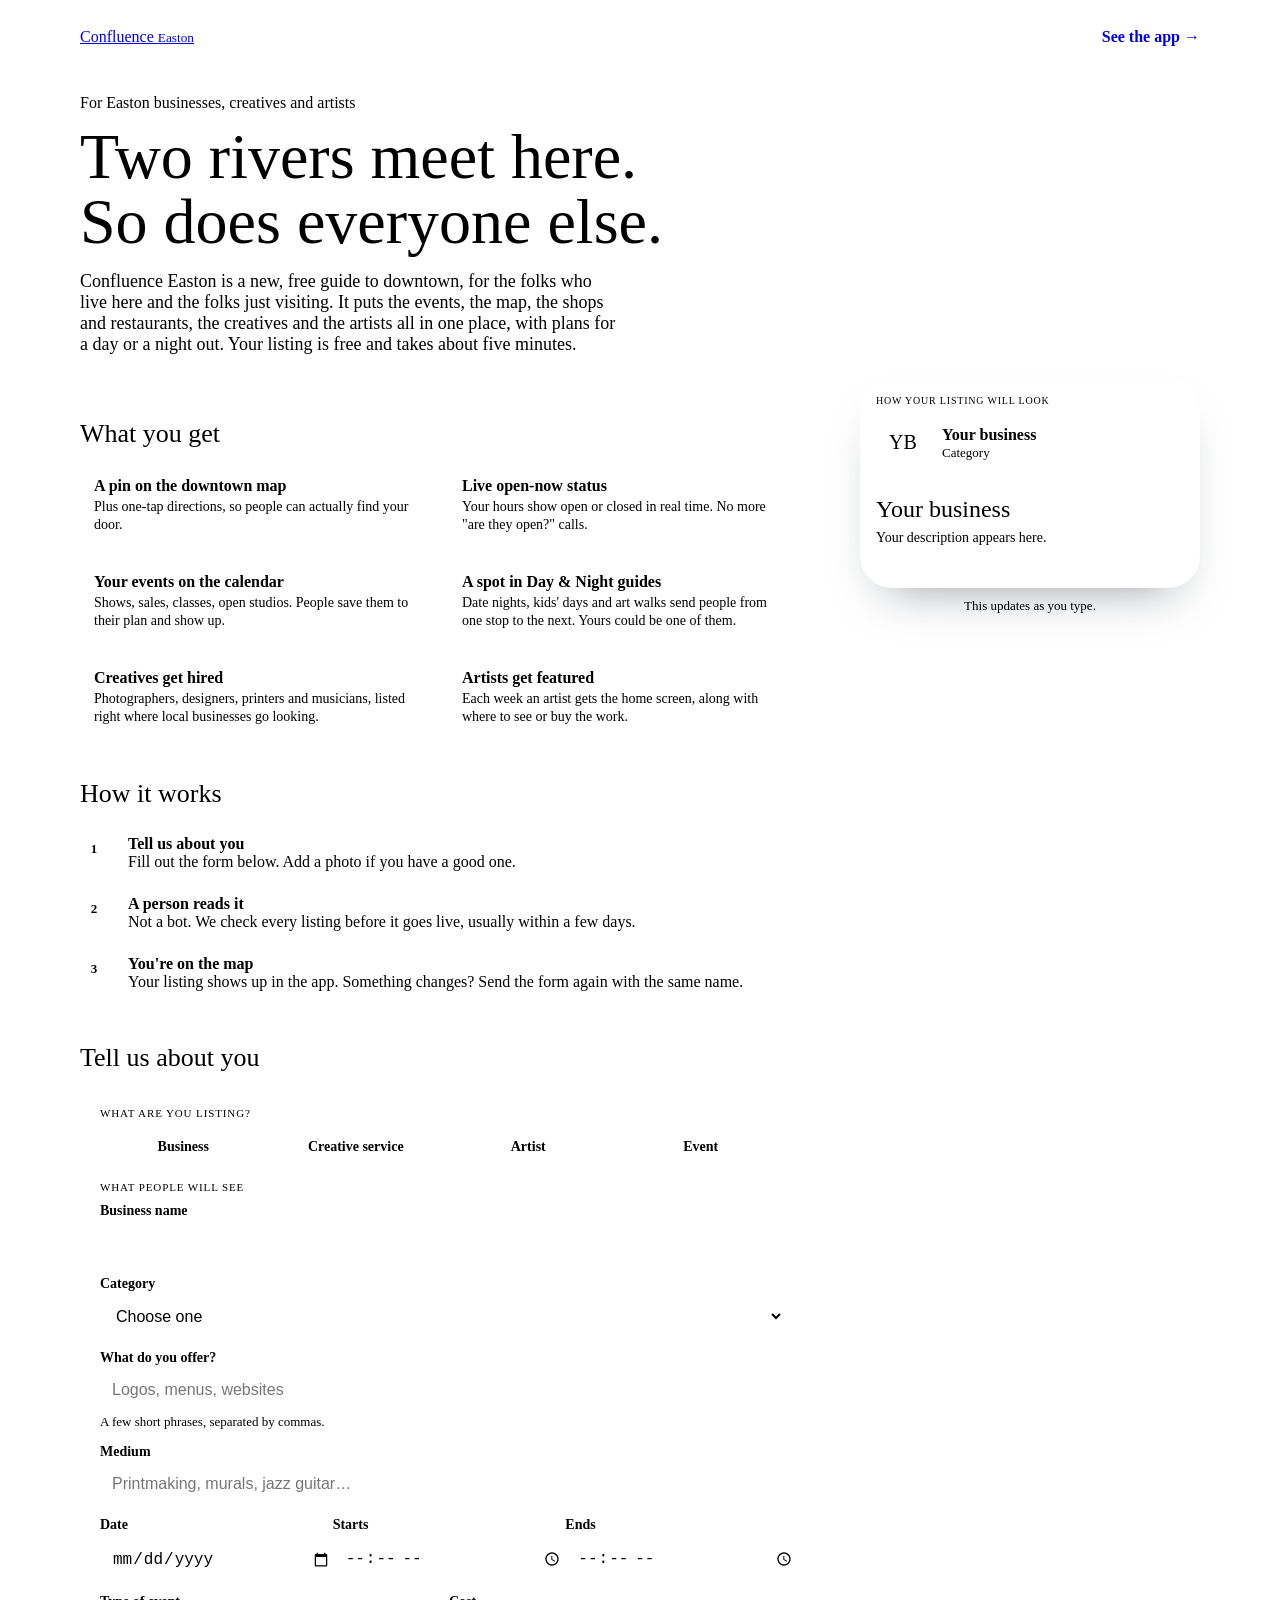
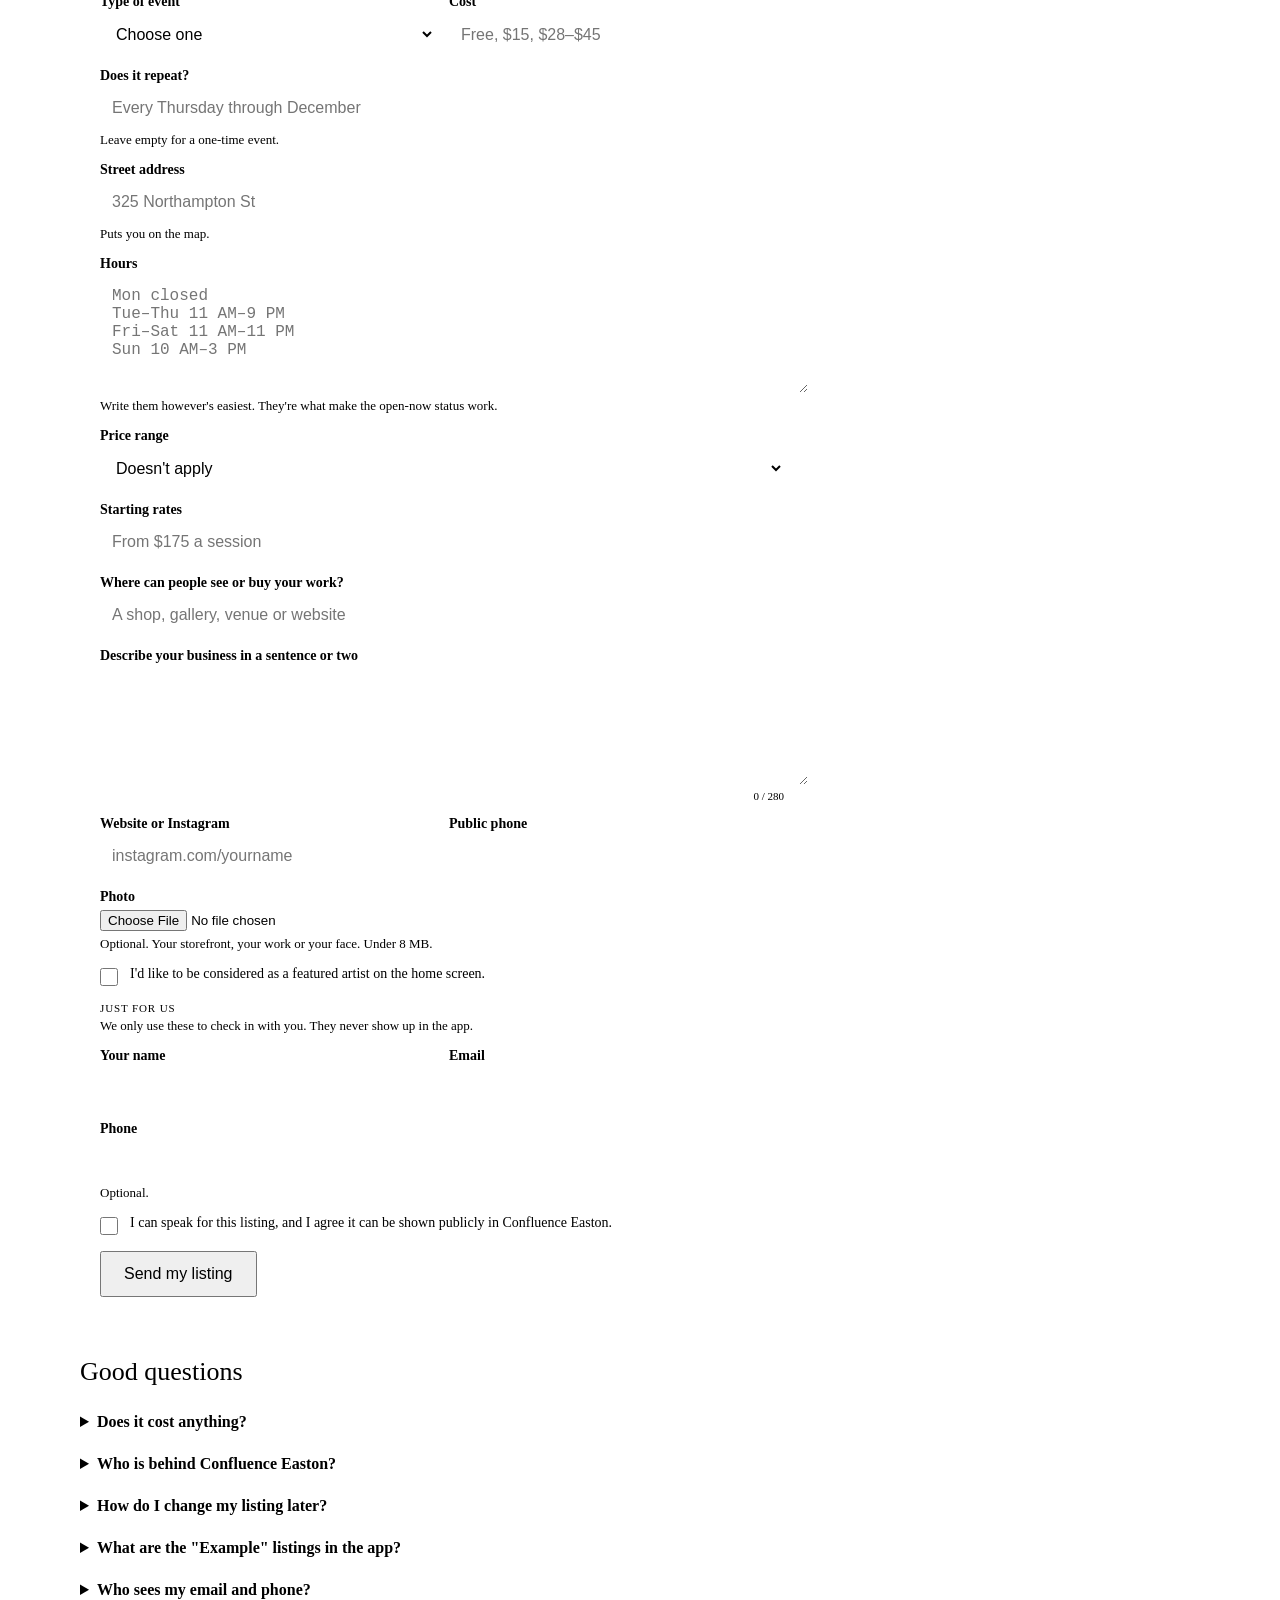
==== site/join/index.html @ 258536fb "A voice for Confluence Easton: the neighbor and the river VOICE.md sets out the blend: a warm, local" ====
<!doctype html>
<html lang="en">
<head>
<meta charset="utf-8">
<meta name="viewport" content="width=device-width, initial-scale=1, viewport-fit=cover">
<title>Get Listed · Confluence Easton</title>
<meta name="description" content="Two rivers meet here. So does everyone else. Free listings for Easton businesses, creatives, artists and events.">
<meta name="theme-color" content="#1D6683">
<meta property="og:title" content="Get listed on Confluence Easton">
<meta property="og:description" content="A free listing for your Easton business, creative service, art or event.">
<meta property="og:image" content="https://confluence-easton.netlify.app/og.png">
<meta property="og:url" content="https://confluence-easton.netlify.app/join/">
<meta name="twitter:card" content="summary_large_image">
<link rel="icon" href="/icon-192.png">
<link rel="preload" href="/assets/fonts/young-serif-latin-400-normal.woff2" as="font" type="font/woff2" crossorigin>
<link rel="stylesheet" href="/assets/base.css">
<style>
.page{max-width:1120px;margin:0 auto;padding-block:20px 72px;padding-left:max(20px, env(safe-area-inset-left, 0px));padding-right:max(20px, env(safe-area-inset-right, 0px))}
.top{display:flex;justify-content:space-between;align-items:center;gap:12px;padding-top:env(safe-area-inset-top, 0px)}
.top a.link{font-weight:600;text-decoration:none}
.hero{padding:48px 0 24px;max-width:720px}
.hero h1{font-family:var(--display);font-weight:400;font-size:clamp(38px,6.5vw,64px);line-height:1.02;margin:12px 0 16px;text-wrap:balance}
.hero h1 em{font-style:normal;color:var(--river)}
.hero p{font-size:18px;margin:0;max-width:60ch}
.cols{display:grid;grid-template-columns:minmax(0,1fr) 340px;gap:56px;align-items:start}
@media (max-width:900px){.cols{grid-template-columns:minmax(0,1fr);gap:28px}.preview-wrap{order:-1}}
h2{font-family:var(--display);font-weight:400;font-size:26px;margin:40px 0 14px}
.gets{list-style:none;margin:0;padding:0;display:grid;grid-template-columns:repeat(2,minmax(0,1fr));gap:12px}
@media (max-width:560px){.gets{grid-template-columns:minmax(0,1fr)}}
.gets li{background:var(--surface);border:1px solid var(--line);border-radius:12px;padding:14px}
.gets b{display:block;margin-bottom:2px}
.gets span{font-size:14px;color:var(--muted)}
.steps{list-style:none;margin:0;padding:0;display:grid;gap:0;counter-reset:s}
.steps li{display:grid;grid-template-columns:36px minmax(0,1fr);gap:12px;padding:12px 0;border-top:1px solid var(--line);counter-increment:s}
.steps li::before{content:counter(s);width:28px;height:28px;border-radius:50%;background:var(--ink);color:var(--paper);display:grid;place-items:center;font-weight:700;font-size:13px}
.steps b{display:block}

form{background:var(--surface);border:1px solid var(--line);border-radius:16px;padding:20px;display:grid;gap:16px;margin-top:8px}
fieldset{border:0;margin:0;padding:0;display:grid;gap:14px;min-width:0}
legend{font-family:var(--mono);font-size:11px;letter-spacing:.08em;text-transform:uppercase;color:var(--muted);padding:0;margin-bottom:10px}
.types{display:grid;grid-template-columns:repeat(4,minmax(0,1fr));gap:6px}
@media (max-width:560px){.types{grid-template-columns:repeat(2,minmax(0,1fr))}}
.types label{position:relative}
.types input{position:absolute;opacity:0;inset:0}
.types span{display:block;text-align:center;border:1px solid var(--line);border-radius:10px;padding:10px 6px;font-weight:600;font-size:14px;cursor:pointer;background:var(--paper)}
.types input:checked+span{background:var(--ink);color:var(--paper);border-color:var(--ink)}
.types input:focus-visible+span{outline:2px solid var(--crayon);outline-offset:2px}
.field{display:grid;gap:5px;min-width:0}
.field label,.field .lbl{font-weight:600;font-size:14px}
.field small{color:var(--muted);font-size:13px}
.field input[type=text],.field input[type=email],.field input[type=tel],.field input[type=url],.field input[type=date],.field input[type=time],.field select,.field textarea{width:100%;border:1px solid var(--line);background:var(--paper);border-radius:10px;padding:10px 12px;font-size:16px}
.field textarea{min-height:96px;resize:vertical}
.two{display:grid;grid-template-columns:repeat(2,minmax(0,1fr));gap:14px}
.three{display:grid;grid-template-columns:repeat(3,minmax(0,1fr));gap:14px}
@media (max-width:560px){.two,.three{grid-template-columns:minmax(0,1fr)}}
.check{display:grid;grid-template-columns:20px minmax(0,1fr);gap:10px;align-items:start;font-size:14px}
.check input{width:18px;height:18px;margin:2px 0 0}
.private{font-size:13px;color:var(--muted);margin:-6px 0 0}
.count{font-family:var(--mono);font-size:11px;color:var(--muted);justify-self:end}
.hp{position:absolute;left:-9999px}
form .btn{justify-self:start;padding:12px 22px;font-size:16px}

.preview-wrap{position:sticky;top:max(20px, env(safe-area-inset-top, 0px))}
@media (max-width:900px){.preview-wrap{position:static}}
.preview{background:var(--paper);border:8px solid var(--ink);border-radius:32px;padding:16px;box-shadow:0 24px 50px -28px rgba(10,30,40,.5)}
.preview .cap{font-family:var(--mono);font-size:10px;letter-spacing:.08em;text-transform:uppercase;color:var(--muted);margin-bottom:10px}
.pv-row{display:grid;grid-template-columns:54px minmax(0,1fr) auto;gap:12px;align-items:center;padding-bottom:12px;border-bottom:1px solid var(--line)}
.pv-thumb{width:54px;height:54px;border-radius:10px;display:grid;place-items:center;font-family:var(--display);font-size:20px;color:var(--surface);background:var(--brick);overflow:hidden}
.pv-thumb img{width:100%;height:100%;object-fit:cover}
.pv-title{font-weight:600;line-height:1.25;overflow-wrap:anywhere}
.pv-sub{font-size:13px;color:var(--muted)}
.pv-pill{font-size:12px;font-weight:600;color:var(--open);white-space:nowrap}
.pv-body h3{font-family:var(--display);font-weight:400;font-size:24px;line-height:1.1;margin:14px 0 4px;overflow-wrap:anywhere}
.pv-body p{font-size:14px;margin:8px 0;overflow-wrap:anywhere}
.pv-meta{display:grid;grid-template-columns:auto minmax(0,1fr);gap:4px 10px;font-size:13px}
.pv-meta dt{font-family:var(--mono);font-size:10px;letter-spacing:.06em;text-transform:uppercase;color:var(--muted);padding-top:2px}
.pv-meta dd{margin:0;overflow-wrap:anywhere}
.preview-note{font-size:13px;color:var(--muted);text-align:center;margin-top:10px}

.faq{display:grid;gap:0}
.faq details{border-top:1px solid var(--line);padding:12px 0}
.faq summary{font-weight:600;cursor:pointer}
.faq p{margin:8px 0 0;color:var(--muted);max-width:62ch}
</style>
</head>
<body>
<div class="page">
  <header class="top">
    <a class="wordmark" href="/">Confluence <small>Easton</small></a>
    <a class="link" href="/">See the app →</a>
  </header>

  <section class="hero">
    <div class="eyebrow">For Easton businesses, creatives and artists</div>
    <h1>Two rivers meet here. <em>So does everyone else.</em></h1>
    <p>Confluence Easton is a new, free guide to downtown, for the folks who live here and the folks just visiting. It puts the events, the map, the shops and restaurants, the creatives and the artists all in one place, with plans for a day or a night out. Your listing is free and takes about five minutes.</p>
  </section>

  <div class="cols">
    <div style="min-width:0">
      <h2>What you get</h2>
      <ul class="gets">
        <li><b>A pin on the downtown map</b><span>Plus one-tap directions, so people can actually find your door.</span></li>
        <li><b>Live open-now status</b><span>Your hours show open or closed in real time. No more "are they open?" calls.</span></li>
        <li><b>Your events on the calendar</b><span>Shows, sales, classes, open studios. People save them to their plan and show up.</span></li>
        <li><b>A spot in Day &amp; Night guides</b><span>Date nights, kids' days and art walks send people from one stop to the next. Yours could be one of them.</span></li>
        <li><b>Creatives get hired</b><span>Photographers, designers, printers and musicians, listed right where local businesses go looking.</span></li>
        <li><b>Artists get featured</b><span>Each week an artist gets the home screen, along with where to see or buy the work.</span></li>
      </ul>

      <h2>How it works</h2>
      <ol class="steps">
        <li><div><b>Tell us about you</b>Fill out the form below. Add a photo if you have a good one.</div></li>
        <li><div><b>A person reads it</b>Not a bot. We check every listing before it goes live, usually within a few days.</div></li>
        <li><div><b>You're on the map</b>Your listing shows up in the app. Something changes? Send the form again with the same name.</div></li>
      </ol>

      <h2 id="form-title">Tell us about you</h2>
      <form name="listing" method="POST" action="/thanks/" data-netlify="true" netlify-honeypot="bot-field" enctype="multipart/form-data" aria-labelledby="form-title">
        <input type="hidden" name="form-name" value="listing">
        <p class="hp"><label>Leave this empty <input name="bot-field" tabindex="-1" autocomplete="off"></label></p>

        <fieldset>
          <legend>What are you listing?</legend>
          <div class="types">
            <label><input type="radio" name="listing_type" value="business" id="t-business" checked><span>Business</span></label>
            <label><input type="radio" name="listing_type" value="creative" id="t-creative"><span>Creative service</span></label>
            <label><input type="radio" name="listing_type" value="artist" id="t-artist"><span>Artist</span></label>
            <label><input type="radio" name="listing_type" value="event" id="t-event"><span>Event</span></label>
          </div>
        </fieldset>

        <fieldset>
          <legend>What people will see</legend>
          <div class="field">
            <label for="f-name" id="l-name">Business name</label>
            <input type="text" id="f-name" name="name" required maxlength="80" autocomplete="organization">
          </div>
          <div class="field" data-for="business">
            <label for="f-category">Category</label>
            <select id="f-category" name="category">
              <option value="">Choose one</option>
              <option>Restaurant</option><option>Café or bakery</option><option>Bar</option><option>Shop</option>
              <option>Attraction or venue</option><option>Service</option><option>Other</option>
            </select>
          </div>
          <div class="field" data-for="creative">
            <label for="f-services">What do you offer?</label>
            <input type="text" id="f-services" name="services" maxlength="120" placeholder="Logos, menus, websites">
            <small>A few short phrases, separated by commas.</small>
          </div>
          <div class="field" data-for="artist">
            <label for="f-medium">Medium</label>
            <input type="text" id="f-medium" name="medium" maxlength="80" placeholder="Printmaking, murals, jazz guitar…">
          </div>
          <div class="field" data-for="event">
            <div class="three">
              <div class="field"><label for="f-date">Date</label><input type="date" id="f-date" name="event_date"></div>
              <div class="field"><label for="f-start">Starts</label><input type="time" id="f-start" name="event_start"></div>
              <div class="field"><label for="f-end">Ends</label><input type="time" id="f-end" name="event_end"></div>
            </div>
          </div>
          <div class="field" data-for="event">
            <div class="two">
              <div class="field"><label for="f-evcat">Type of event</label>
                <select id="f-evcat" name="event_category"><option value="">Choose one</option><option>Music</option><option>Art</option><option>Family</option><option>Food &amp; drink</option><option>Market or sale</option><option>Other</option></select></div>
              <div class="field"><label for="f-cost">Cost</label><input type="text" id="f-cost" name="event_cost" maxlength="40" placeholder="Free, $15, $28–$45"></div>
            </div>
          </div>
          <div class="field" data-for="event">
            <label for="f-repeat">Does it repeat?</label>
            <input type="text" id="f-repeat" name="event_repeat" maxlength="100" placeholder="Every Thursday through December">
            <small>Leave empty for a one-time event.</small>
          </div>
          <div class="field" data-for="business creative event">
            <label for="f-address" id="l-address">Street address</label>
            <input type="text" id="f-address" name="address" maxlength="120" placeholder="325 Northampton St" autocomplete="street-address">
            <small id="s-address">Puts you on the map.</small>
          </div>
          <div class="field" data-for="business creative">
            <label for="f-hours">Hours</label>
            <textarea id="f-hours" name="hours" maxlength="300" placeholder="Mon closed&#10;Tue–Thu 11 AM–9 PM&#10;Fri–Sat 11 AM–11 PM&#10;Sun 10 AM–3 PM"></textarea>
            <small>Write them however's easiest. They're what make the open-now status work.</small>
          </div>
          <div class="field" data-for="business">
            <label for="f-price">Price range</label>
            <select id="f-price" name="price"><option value="">Doesn't apply</option><option>$</option><option>$$</option><option>$$$</option><option>$$$$</option></select>
          </div>
          <div class="field" data-for="creative">
            <label for="f-rate">Starting rates</label>
            <input type="text" id="f-rate" name="rate" maxlength="80" placeholder="From $175 a session">
          </div>
          <div class="field" data-for="artist">
            <label for="f-see">Where can people see or buy your work?</label>
            <input type="text" id="f-see" name="see_work" maxlength="140" placeholder="A shop, gallery, venue or website">
          </div>
          <div class="field">
            <label for="f-desc" id="l-desc">Describe it in a sentence or two</label>
            <textarea id="f-desc" name="description" required maxlength="280"></textarea>
            <span class="count" id="desc-count">0 / 280</span>
          </div>
          <div class="two">
            <div class="field"><label for="f-web">Website or Instagram</label><input type="text" id="f-web" name="website" maxlength="200" placeholder="instagram.com/yourname"></div>
            <div class="field" data-for="business creative"><label for="f-pphone">Public phone</label><input type="tel" id="f-pphone" name="public_phone" maxlength="30" autocomplete="tel"></div>
          </div>
          <div class="field">
            <label for="f-photo">Photo</label>
            <input type="file" id="f-photo" name="photo" accept="image/*">
            <small>Optional. Your storefront, your work or your face. Under 8 MB.</small>
          </div>
          <label class="check" data-for="artist"><input type="checkbox" name="featured_interest" value="yes" id="f-feature"><span>I'd like to be considered as a featured artist on the home screen.</span></label>
        </fieldset>

        <fieldset>
          <legend>Just for us</legend>
          <p class="private">We only use these to check in with you. They never show up in the app.</p>
          <div class="two">
            <div class="field"><label for="f-cname">Your name</label><input type="text" id="f-cname" name="contact_name" required maxlength="80" autocomplete="name"></div>
            <div class="field"><label for="f-email">Email</label><input type="email" id="f-email" name="contact_email" required maxlength="120" autocomplete="email"></div>
          </div>
          <div class="field"><label for="f-cphone">Phone</label><input type="tel" id="f-cphone" name="contact_phone" maxlength="30" autocomplete="tel"><small>Optional.</small></div>
          <label class="check"><input type="checkbox" name="consent" value="yes" required id="f-consent"><span>I can speak for this listing, and I agree it can be shown publicly in Confluence Easton.</span></label>
        </fieldset>

        <button class="btn" type="submit">Send my listing</button>
      </form>

      <h2>Good questions</h2>
      <div class="faq">
        <details><summary>Does it cost anything?</summary><p>No. Listings are free, and nobody can pay to be featured. Guides and featured artists are picked for what makes a good day in Easton, and that's it.</p></details>
        <details><summary>Who is behind Confluence Easton?</summary><p>Neighbors. It's an independent project built here in Easton, to make downtown easier to explore for the people who live here and the people passing through.</p></details>
        <details><summary>How do I change my listing later?</summary><p>Send this form again with the same name and tell us what changed. We'll take care of it.</p></details>
        <details><summary>What are the "Example" listings in the app?</summary><p>We're just getting started. The examples show how things will look, and they step aside as real listings come in.</p></details>
        <details><summary>Who sees my email and phone?</summary><p>Only the person who reviews listings. We use them to check details with you, and they're never published.</p></details>
      </div>
    </div>

    <aside class="preview-wrap" aria-label="Preview of your listing">
      <div class="preview">
        <div class="cap">How your listing will look</div>
        <div class="pv-row">
          <div class="pv-thumb" id="pv-thumb">YB</div>
          <div style="min-width:0"><div class="pv-title" id="pv-name">Your business</div><div class="pv-sub" id="pv-sub">Category</div></div>
          <div class="pv-pill" id="pv-pill">Open now</div>
        </div>
        <div class="pv-body">
          <h3 id="pv-name2">Your business</h3>
          <p id="pv-desc">Your description appears here.</p>
          <dl class="pv-meta" id="pv-meta"></dl>
        </div>
      </div>
      <p class="preview-note">This updates as you type.</p>
    </aside>
  </div>
</div>

<script>
(function(){
  const $ = s => document.querySelector(s);
  const form = document.forms.listing;
  const labels = {
    business:{name:'Business name', ph:'Your business', addr:'Street address', addrNote:'Puts you on the map.', desc:'Describe your business in a sentence or two', color:'var(--brick)'},
    creative:{name:'Your name or studio name', ph:'Your studio', addr:'Studio address', addrNote:'Optional. Only if clients can visit you.', desc:'Describe what you do in a sentence or two', color:'var(--plum)'},
    artist:{name:'Artist name', ph:'Your name', addr:'', addrNote:'', desc:'Tell people about your work in a sentence or two', color:'var(--crayon)'},
    event:{name:'Event name', ph:'Your event', addr:'Where is it?', addrNote:'Venue name and street address.', desc:'Describe the event in a sentence or two', color:'var(--river)'}
  };
  // which fields are required for each type
  const required = {business:['f-category','f-address'], creative:['f-services'], artist:['f-medium'], event:['f-date','f-start','f-address']};
  const allReq = [...new Set(Object.values(required).flat())];
  const type = () => form.listing_type.value;

  function applyType(){
    const t = type(), L = labels[t];
    document.querySelectorAll('[data-for]').forEach(el => { el.hidden = !el.dataset.for.split(' ').includes(t); });
    allReq.forEach(id => { $('#'+id).required = required[t].includes(id); });
    $('#l-name').textContent = L.name;
    $('#l-desc').textContent = L.desc;
    if (L.addr) { $('#l-address').textContent = L.addr; $('#s-address').textContent = L.addrNote; }
    $('#pv-thumb').style.background = L.color;
    preview();
  }
  const initials = n => n.replace(/&/g,'').split(/\s+/).filter(Boolean).map(w=>w[0]).slice(0,2).join('').toUpperCase();
  const esc = s => String(s).replace(/[&<>"]/g, c => ({'&':'&amp;','<':'&lt;','>':'&gt;','"':'&quot;'}[c]));
  function fmtTime(v){ if(!v) return ''; let [h,m]=v.split(':').map(Number); const ap=h>=12?'PM':'AM'; h=h%12||12; return m?`${h}:${String(m).padStart(2,'0')} ${ap}`:`${h} ${ap}`; }
  function preview(){
    const t = type(), L = labels[t], v = n => (form[n] && form[n].value || '').trim();
    const name = v('name') || L.ph;
    $('#pv-name').textContent = name; $('#pv-name2').textContent = name;
    if (!$('#pv-thumb').querySelector('img')) $('#pv-thumb').textContent = initials(name) || '?';
    let sub = '', pill = '', meta = [];
    if (t==='business'){ sub = [v('category')||'Category', v('price')].filter(Boolean).join(' · '); pill = v('hours') ? 'Open now' : '';
      if (v('address')) meta.push(['Address', v('address')]); if (v('hours')) meta.push(['Hours', v('hours')]); }
    if (t==='creative'){ sub = v('services') ? v('services').split(',').map(s=>s.trim()).filter(Boolean).join(' · ') : 'What you offer';
      if (v('rate')) meta.push(['Rates', v('rate')]); if (v('address')) meta.push(['Studio', v('address')]); }
    if (t==='artist'){ sub = v('medium') || 'Medium'; if (v('see_work')) meta.push(['See the work', v('see_work')]); }
    if (t==='event'){ const d = v('event_date'); let when = '';
      if (d){ const dt = new Date(d+'T12:00:00'); when = dt.toLocaleDateString('en-US',{weekday:'short',month:'short',day:'numeric'}); }
      if (v('event_start')) when += (when?' · ':'') + fmtTime(v('event_start')) + (v('event_end')?'–'+fmtTime(v('event_end')):'');
      sub = v('address') || 'Venue'; pill = v('event_cost') || '';
      if (when) meta.push(['When', when]); if (v('event_repeat')) meta.push(['Repeats', v('event_repeat')]); if (v('address')) meta.push(['Where', v('address')]); }
    if (v('website')) meta.push(['Web', v('website')]);
    if (v('public_phone') && (t==='business'||t==='creative')) meta.push(['Phone', v('public_phone')]);
    $('#pv-sub').textContent = sub; $('#pv-pill').textContent = pill;
    $('#pv-desc').textContent = v('description') || 'Your description appears here.';
    $('#pv-meta').innerHTML = meta.map(([k,val]) => `<dt>${esc(k)}</dt><dd>${esc(val).replace(/\n/g,'<br>')}</dd>`).join('');
    $('#desc-count').textContent = `${v('description').length} / 280`;
  }
  form.addEventListener('input', preview);
  form.addEventListener('change', e => { if (e.target.name === 'listing_type') applyType(); });
  $('#f-photo').addEventListener('change', e => {
    const f = e.target.files[0], th = $('#pv-thumb');
    if (!f) { th.innerHTML = ''; preview(); return; }
    if (f.size > 8*1024*1024) { e.target.value=''; e.target.setCustomValidity('That photo is over 8 MB. Choose a smaller one.'); e.target.reportValidity(); return; }
    e.target.setCustomValidity('');
    const img = new Image(); img.alt = ''; img.src = URL.createObjectURL(f); th.innerHTML = ''; th.appendChild(img);
  });
  const pre = location.hash.slice(1);
  if (labels[pre]) form.listing_type.value = pre;
  if (pre) $('#form-title').scrollIntoView();
  applyType();
})();
</script>
</body>
</html>
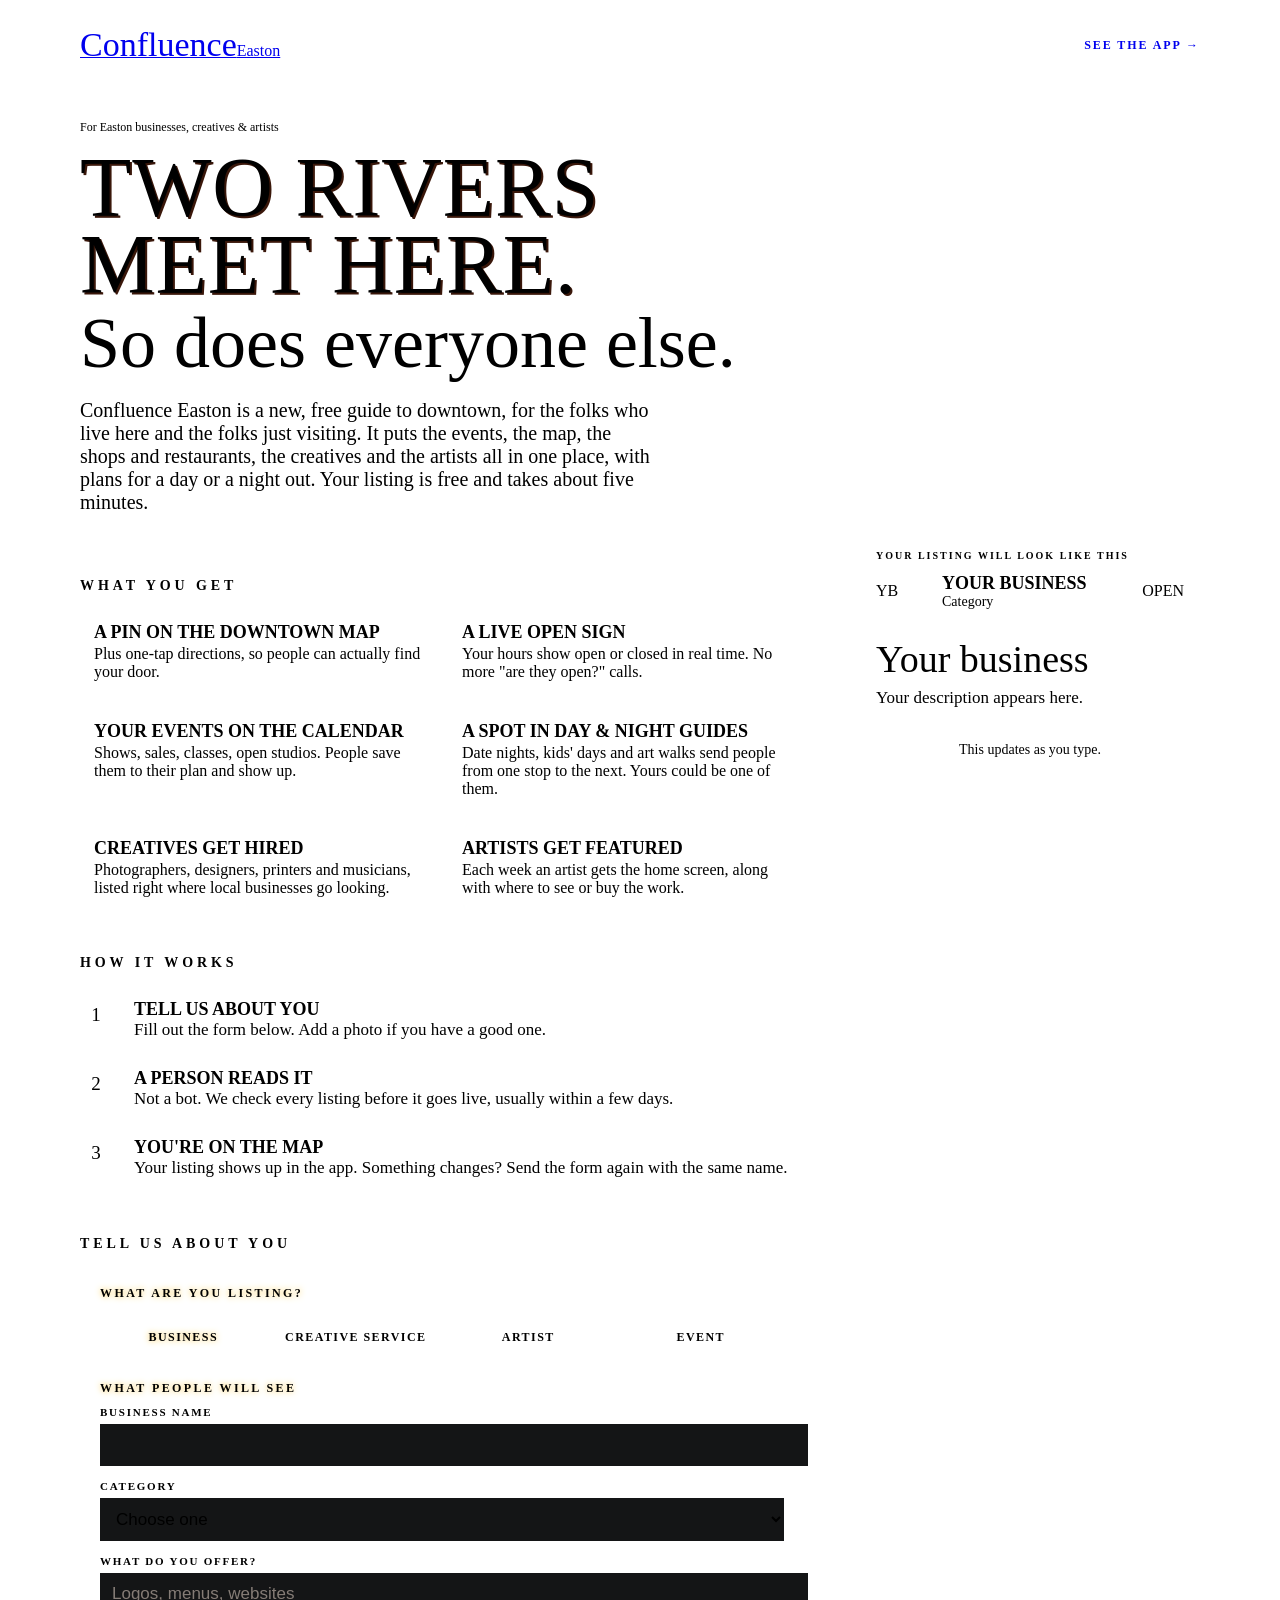
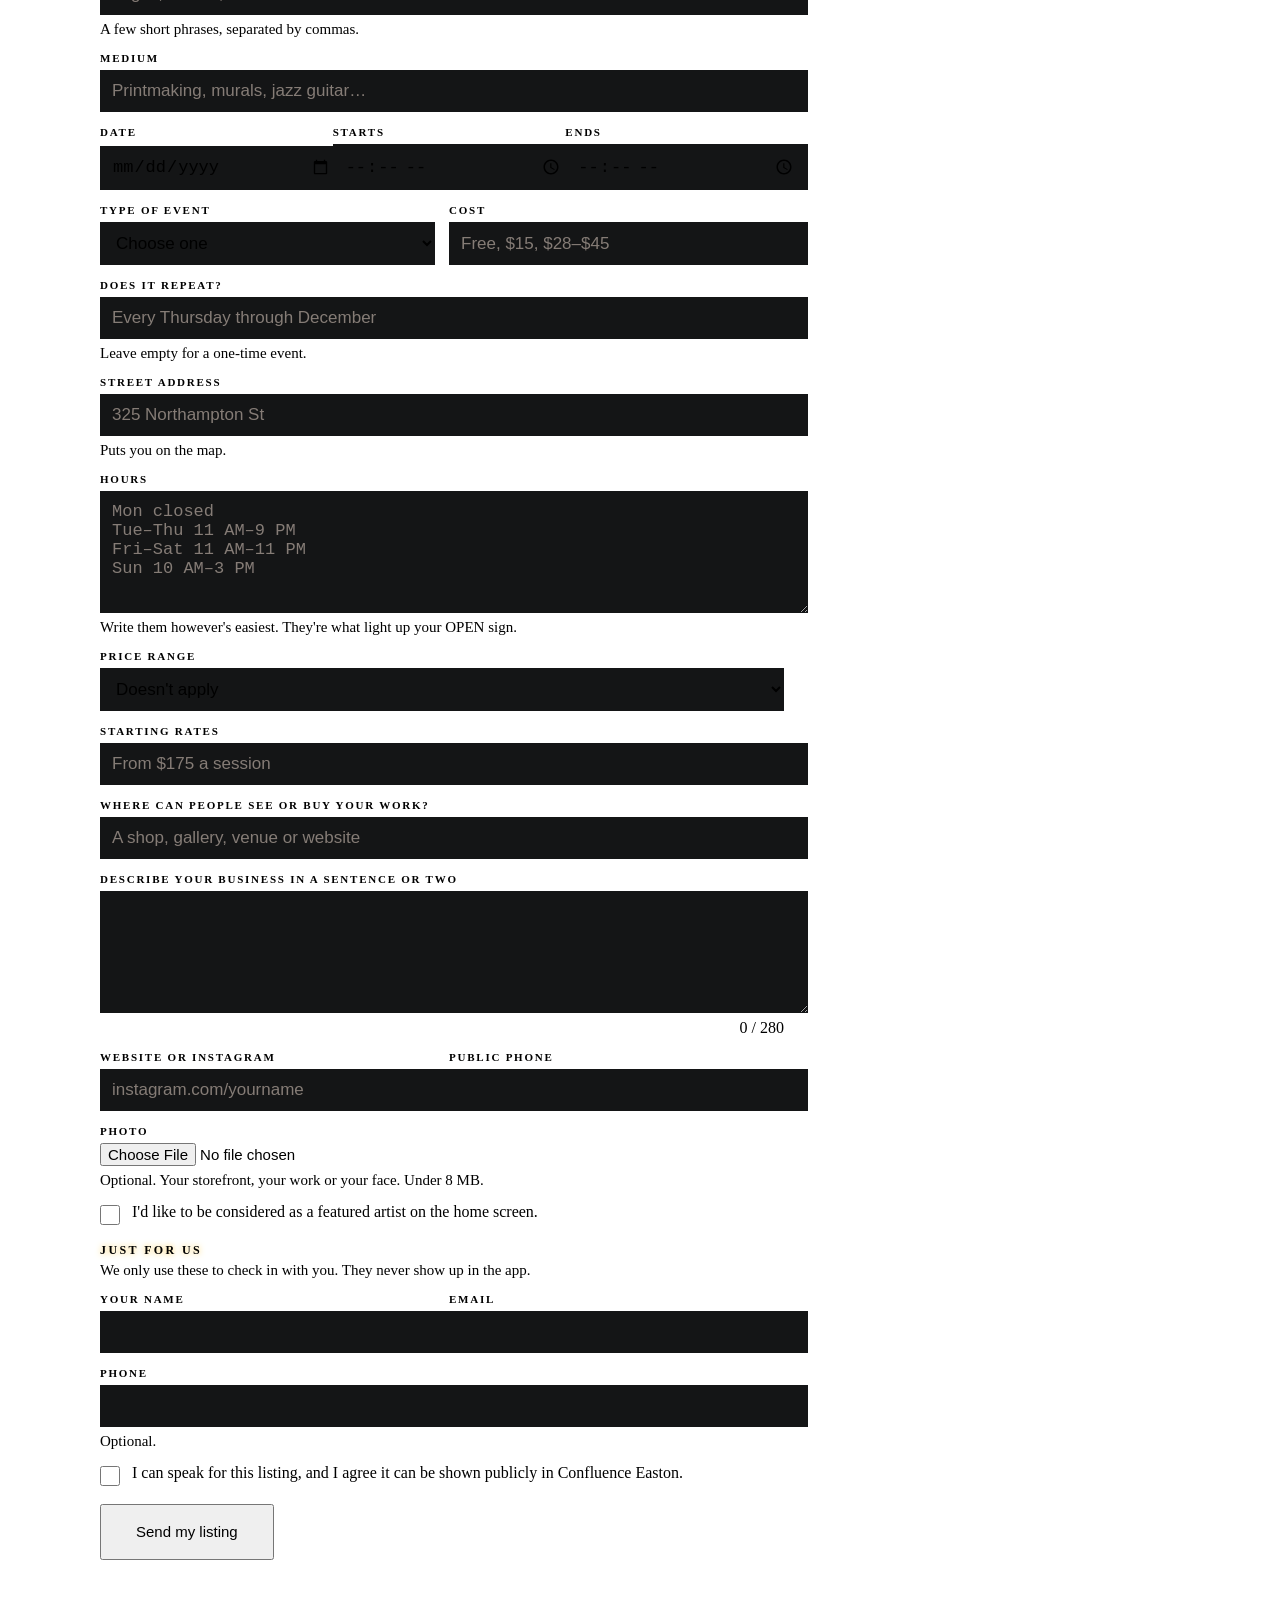
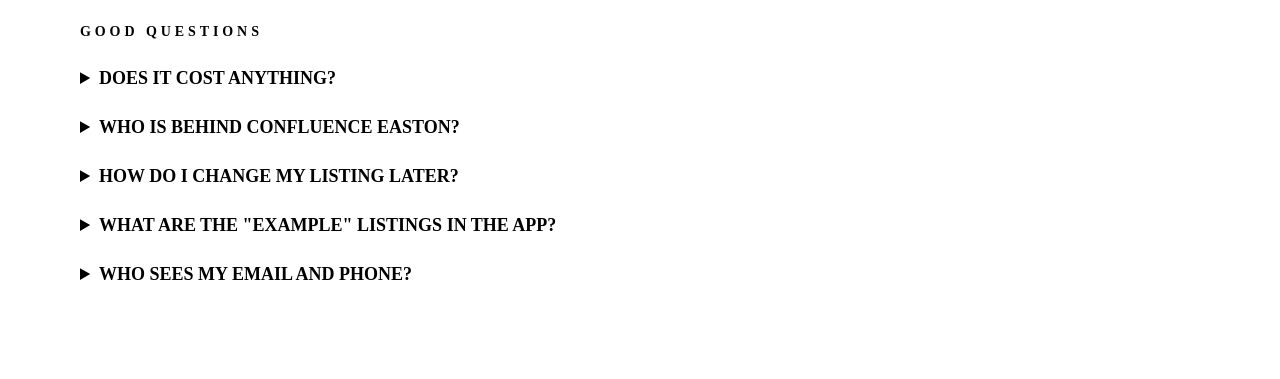
==== commit d557fec4: "Worn neon: the app, sign-up and thanks pages in the style of Easton's old signs after dark Rusted en" ====
--- a/site/join/index.html
+++ b/site/join/index.html
@@ -5,94 +5,95 @@
 <meta name="viewport" content="width=device-width, initial-scale=1, viewport-fit=cover">
 <title>Get Listed · Confluence Easton</title>
 <meta name="description" content="Two rivers meet here. So does everyone else. Free listings for Easton businesses, creatives, artists and events.">
-<meta name="theme-color" content="#1D6683">
+<meta name="theme-color" content="#211714">
 <meta property="og:title" content="Get listed on Confluence Easton">
 <meta property="og:description" content="A free listing for your Easton business, creative service, art or event.">
 <meta property="og:image" content="https://confluence-easton.netlify.app/og.png">
 <meta property="og:url" content="https://confluence-easton.netlify.app/join/">
 <meta name="twitter:card" content="summary_large_image">
 <link rel="icon" href="/icon-192.png">
-<link rel="preload" href="/assets/fonts/young-serif-latin-400-normal.woff2" as="font" type="font/woff2" crossorigin>
+<link rel="preload" href="/assets/fonts/yellowtail-latin-400-normal.woff2" as="font" type="font/woff2" crossorigin>
+<link rel="preload" href="/assets/fonts/bebas-neue-latin-400-normal.woff2" as="font" type="font/woff2" crossorigin>
 <link rel="stylesheet" href="/assets/base.css">
 <style>
-.page{max-width:1120px;margin:0 auto;padding-block:20px 72px;padding-left:max(20px, env(safe-area-inset-left, 0px));padding-right:max(20px, env(safe-area-inset-right, 0px))}
-.top{display:flex;justify-content:space-between;align-items:center;gap:12px;padding-top:env(safe-area-inset-top, 0px)}
-.top a.link{font-weight:600;text-decoration:none}
-.hero{padding:48px 0 24px;max-width:720px}
-.hero h1{font-family:var(--display);font-weight:400;font-size:clamp(38px,6.5vw,64px);line-height:1.02;margin:12px 0 16px;text-wrap:balance}
-.hero h1 em{font-style:normal;color:var(--river)}
-.hero p{font-size:18px;margin:0;max-width:60ch}
+.page{max-width:1120px;margin:0 auto;padding-block:calc(18px + env(safe-area-inset-top, 0px)) 72px;padding-left:max(20px, env(safe-area-inset-left, 0px));padding-right:max(20px, env(safe-area-inset-right, 0px))}
+.top{display:flex;justify-content:space-between;align-items:center;gap:12px;border-bottom:1px solid var(--line);padding-bottom:12px}
+.top .wordmark .script{font-size:34px}
+.top a.link{font-family:var(--caps);font-weight:800;font-size:12px;letter-spacing:.16em;text-decoration:none}
+.hero{padding:44px 0 20px;max-width:760px}
+.hero .rusted{font-family:var(--block);font-size:clamp(46px,8vw,84px);line-height:.92;margin:14px 0 0;color:var(--rust-light);text-shadow:2px 2px 0 #3A170A;letter-spacing:.01em}
+.hero .lit{font-family:var(--script);font-size:clamp(42px,7vw,72px);line-height:1.05;margin:2px 0 18px}
+.hero p{font-size:20px;margin:0;max-width:58ch;color:var(--ink)}
 .cols{display:grid;grid-template-columns:minmax(0,1fr) 340px;gap:56px;align-items:start}
 @media (max-width:900px){.cols{grid-template-columns:minmax(0,1fr);gap:28px}.preview-wrap{order:-1}}
-h2{font-family:var(--display);font-weight:400;font-size:26px;margin:40px 0 14px}
+h2{font-family:var(--caps);font-weight:800;font-size:14px;letter-spacing:.28em;text-transform:uppercase;color:var(--rust-light);margin:44px 0 14px}
 .gets{list-style:none;margin:0;padding:0;display:grid;grid-template-columns:repeat(2,minmax(0,1fr));gap:12px}
 @media (max-width:560px){.gets{grid-template-columns:minmax(0,1fr)}}
-.gets li{background:var(--surface);border:1px solid var(--line);border-radius:12px;padding:14px}
-.gets b{display:block;margin-bottom:2px}
-.gets span{font-size:14px;color:var(--muted)}
-.steps{list-style:none;margin:0;padding:0;display:grid;gap:0;counter-reset:s}
-.steps li{display:grid;grid-template-columns:36px minmax(0,1fr);gap:12px;padding:12px 0;border-top:1px solid var(--line);counter-increment:s}
-.steps li::before{content:counter(s);width:28px;height:28px;border-radius:50%;background:var(--ink);color:var(--paper);display:grid;place-items:center;font-weight:700;font-size:13px}
-.steps b{display:block}
-
-form{background:var(--surface);border:1px solid var(--line);border-radius:16px;padding:20px;display:grid;gap:16px;margin-top:8px}
+.gets li{padding:14px}
+.gets b{display:block;font-weight:700;font-size:18px;text-transform:uppercase;margin-bottom:2px}
+.gets span{font-size:16px;color:var(--soft)}
+.steps{list-style:none;margin:0;padding:0;counter-reset:s}
+.steps li{display:grid;grid-template-columns:42px minmax(0,1fr);gap:12px;padding:14px 0;border-bottom:1px solid var(--line);counter-increment:s;font-size:17px;color:var(--soft)}
+.steps li::before{content:counter(s);width:32px;height:32px;border-radius:50%;display:grid;place-items:center;border:2px solid var(--pink-tube);color:var(--pink);box-shadow:0 0 8px var(--pink-glow),inset 0 0 6px var(--pink-glow);font-family:var(--block);font-size:19px}
+.steps b{display:block;font-weight:700;font-size:18px;text-transform:uppercase;color:var(--ink)}
+
+form{padding:20px;display:grid;gap:18px;margin-top:8px}
 fieldset{border:0;margin:0;padding:0;display:grid;gap:14px;min-width:0}
-legend{font-family:var(--mono);font-size:11px;letter-spacing:.08em;text-transform:uppercase;color:var(--muted);padding:0;margin-bottom:10px}
+legend{font-family:var(--caps);font-weight:800;font-size:12px;letter-spacing:.2em;color:var(--yellow);text-shadow:0 0 6px #FFC93C;padding:0;margin-bottom:10px;text-transform:uppercase}
 .types{display:grid;grid-template-columns:repeat(4,minmax(0,1fr));gap:6px}
 @media (max-width:560px){.types{grid-template-columns:repeat(2,minmax(0,1fr))}}
 .types label{position:relative}
 .types input{position:absolute;opacity:0;inset:0}
-.types span{display:block;text-align:center;border:1px solid var(--line);border-radius:10px;padding:10px 6px;font-weight:600;font-size:14px;cursor:pointer;background:var(--paper)}
-.types input:checked+span{background:var(--ink);color:var(--paper);border-color:var(--ink)}
-.types input:focus-visible+span{outline:2px solid var(--crayon);outline-offset:2px}
-.field{display:grid;gap:5px;min-width:0}
-.field label,.field .lbl{font-weight:600;font-size:14px}
-.field small{color:var(--muted);font-size:13px}
-.field input[type=text],.field input[type=email],.field input[type=tel],.field input[type=url],.field input[type=date],.field input[type=time],.field select,.field textarea{width:100%;border:1px solid var(--line);background:var(--paper);border-radius:10px;padding:10px 12px;font-size:16px}
-.field textarea{min-height:96px;resize:vertical}
+.types span{display:grid;place-items:center;min-height:44px;border:2px solid var(--line);font-family:var(--caps);font-weight:800;font-size:12px;letter-spacing:.12em;text-transform:uppercase;color:var(--muted);cursor:pointer;text-align:center;padding:4px}
+.types input:checked+span{border-color:var(--yellow);color:var(--yellow);text-shadow:0 0 6px #FFC93C;box-shadow:0 0 6px var(--yellow-glow),inset 0 0 6px var(--yellow-glow)}
+.types input:focus-visible+span{outline:2px solid var(--yellow);outline-offset:2px}
+.field{display:grid;gap:6px;min-width:0}
+.field label,.field .lbl{font-family:var(--caps);font-weight:800;font-size:11px;letter-spacing:.16em;text-transform:uppercase;color:var(--soft)}
+.field small{color:var(--muted);font-size:15px}
+.field input[type=text],.field input[type=email],.field input[type=tel],.field input[type=url],.field input[type=date],.field input[type=time],.field select,.field textarea{width:100%;background:#141516;border:2px solid var(--rust-dark);padding:11px 12px;font-size:17px;color:var(--ink)}
+.field input::placeholder,.field textarea::placeholder{color:#857C76}
+.field input[type=file]{font-size:15px;color:var(--soft)}
+.field textarea{min-height:100px;resize:vertical}
 .two{display:grid;grid-template-columns:repeat(2,minmax(0,1fr));gap:14px}
 .three{display:grid;grid-template-columns:repeat(3,minmax(0,1fr));gap:14px}
 @media (max-width:560px){.two,.three{grid-template-columns:minmax(0,1fr)}}
-.check{display:grid;grid-template-columns:20px minmax(0,1fr);gap:10px;align-items:start;font-size:14px}
-.check input{width:18px;height:18px;margin:2px 0 0}
-.private{font-size:13px;color:var(--muted);margin:-6px 0 0}
-.count{font-family:var(--mono);font-size:11px;color:var(--muted);justify-self:end}
+.check{display:grid;grid-template-columns:22px minmax(0,1fr);gap:10px;align-items:start;font-size:16px}
+.check input{width:20px;height:20px;margin:2px 0 0;accent-color:#FF5C9A}
+.private{font-size:15px;color:var(--soft);margin:-6px 0 0}
+.count{font-family:var(--block);font-size:16px;color:var(--muted);justify-self:end}
 .hp{position:absolute;left:-9999px}
-form .btn{justify-self:start;padding:12px 22px;font-size:16px}
+form .tube-btn{justify-self:start;min-height:56px;padding:0 34px;font-size:15px}
 
 .preview-wrap{position:sticky;top:max(20px, env(safe-area-inset-top, 0px))}
 @media (max-width:900px){.preview-wrap{position:static}}
-.preview{background:var(--paper);border:8px solid var(--ink);border-radius:32px;padding:16px;box-shadow:0 24px 50px -28px rgba(10,30,40,.5)}
-.preview .cap{font-family:var(--mono);font-size:10px;letter-spacing:.08em;text-transform:uppercase;color:var(--muted);margin-bottom:10px}
-.pv-row{display:grid;grid-template-columns:54px minmax(0,1fr) auto;gap:12px;align-items:center;padding-bottom:12px;border-bottom:1px solid var(--line)}
-.pv-thumb{width:54px;height:54px;border-radius:10px;display:grid;place-items:center;font-family:var(--display);font-size:20px;color:var(--surface);background:var(--brick);overflow:hidden}
-.pv-thumb img{width:100%;height:100%;object-fit:cover}
-.pv-title{font-weight:600;line-height:1.25;overflow-wrap:anywhere}
-.pv-sub{font-size:13px;color:var(--muted)}
-.pv-pill{font-size:12px;font-weight:600;color:var(--open);white-space:nowrap}
-.pv-body h3{font-family:var(--display);font-weight:400;font-size:24px;line-height:1.1;margin:14px 0 4px;overflow-wrap:anywhere}
-.pv-body p{font-size:14px;margin:8px 0;overflow-wrap:anywhere}
-.pv-meta{display:grid;grid-template-columns:auto minmax(0,1fr);gap:4px 10px;font-size:13px}
-.pv-meta dt{font-family:var(--mono);font-size:10px;letter-spacing:.06em;text-transform:uppercase;color:var(--muted);padding-top:2px}
+.preview{padding:16px;border-width:4px}
+.preview .cap{font-family:var(--caps);font-weight:800;font-size:10px;letter-spacing:.2em;color:var(--muted);margin-bottom:12px;text-transform:uppercase}
+.pv-row{display:grid;grid-template-columns:54px minmax(0,1fr) auto;gap:12px;align-items:center;padding-bottom:14px;border-bottom:1px solid var(--line)}
+.pv-title{font-weight:700;font-size:18px;line-height:1.15;text-transform:uppercase;overflow-wrap:anywhere}
+.pv-sub{font-size:14px;color:var(--muted);overflow-wrap:anywhere}
+.pv-body .pv-name{font-family:var(--script);font-size:38px;line-height:1.05;margin:16px 0 4px;overflow-wrap:anywhere}
+.pv-body p{font-size:17px;margin:8px 0;overflow-wrap:anywhere}
+.pv-meta{display:grid;grid-template-columns:auto minmax(0,1fr);gap:6px 12px;font-size:15px;margin:0}
+.pv-meta dt{font-family:var(--caps);font-weight:800;font-size:10px;letter-spacing:.14em;color:var(--muted);padding-top:3px;text-transform:uppercase}
 .pv-meta dd{margin:0;overflow-wrap:anywhere}
-.preview-note{font-size:13px;color:var(--muted);text-align:center;margin-top:10px}
-
-.faq{display:grid;gap:0}
-.faq details{border-top:1px solid var(--line);padding:12px 0}
-.faq summary{font-weight:600;cursor:pointer}
-.faq p{margin:8px 0 0;color:var(--muted);max-width:62ch}
+.preview-note{font-size:14px;color:var(--muted);text-align:center;margin-top:10px}
+
+.faq details{border-bottom:1px solid var(--line);padding:14px 0}
+.faq summary{font-weight:700;font-size:18px;text-transform:uppercase;cursor:pointer}
+.faq p{margin:8px 0 0;color:var(--soft);max-width:62ch;font-size:17px}
 </style>
 </head>
-<body>
+<body class="night">
 <div class="page">
   <header class="top">
-    <a class="wordmark" href="/">Confluence <small>Easton</small></a>
-    <a class="link" href="/">See the app →</a>
+    <a class="wordmark" href="/"><span class="script glow-pink">Confluence</span><span class="caps">Easton</span></a>
+    <a class="link glow-yellow" href="/">SEE THE APP →</a>
   </header>
 
   <section class="hero">
-    <div class="eyebrow">For Easton businesses, creatives and artists</div>
-    <h1>Two rivers meet here. <em>So does everyone else.</em></h1>
+    <div class="caps glow-yellow" style="font-size:12px">For Easton businesses, creatives &amp; artists</div>
+    <div class="rusted">TWO RIVERS MEET HERE.</div>
+    <div class="lit glow-pink">So does <span class="flicker">e</span>veryone else.</div>
     <p>Confluence Easton is a new, free guide to downtown, for the folks who live here and the folks just visiting. It puts the events, the map, the shops and restaurants, the creatives and the artists all in one place, with plans for a day or a night out. Your listing is free and takes about five minutes.</p>
   </section>
 
@@ -100,12 +101,12 @@
     <div style="min-width:0">
       <h2>What you get</h2>
       <ul class="gets">
-        <li><b>A pin on the downtown map</b><span>Plus one-tap directions, so people can actually find your door.</span></li>
-        <li><b>Live open-now status</b><span>Your hours show open or closed in real time. No more "are they open?" calls.</span></li>
-        <li><b>Your events on the calendar</b><span>Shows, sales, classes, open studios. People save them to their plan and show up.</span></li>
-        <li><b>A spot in Day &amp; Night guides</b><span>Date nights, kids' days and art walks send people from one stop to the next. Yours could be one of them.</span></li>
-        <li><b>Creatives get hired</b><span>Photographers, designers, printers and musicians, listed right where local businesses go looking.</span></li>
-        <li><b>Artists get featured</b><span>Each week an artist gets the home screen, along with where to see or buy the work.</span></li>
+        <li class="enamel"><b>A pin on the downtown map</b><span>Plus one-tap directions, so people can actually find your door.</span></li>
+        <li class="enamel"><b>A live OPEN sign</b><span>Your hours show open or closed in real time. No more "are they open?" calls.</span></li>
+        <li class="enamel"><b>Your events on the calendar</b><span>Shows, sales, classes, open studios. People save them to their plan and show up.</span></li>
+        <li class="enamel"><b>A spot in Day &amp; Night guides</b><span>Date nights, kids' days and art walks send people from one stop to the next. Yours could be one of them.</span></li>
+        <li class="enamel"><b>Creatives get hired</b><span>Photographers, designers, printers and musicians, listed right where local businesses go looking.</span></li>
+        <li class="enamel"><b>Artists get featured</b><span>Each week an artist gets the home screen, along with where to see or buy the work.</span></li>
       </ul>
 
       <h2>How it works</h2>
@@ -116,7 +117,7 @@
       </ol>
 
       <h2 id="form-title">Tell us about you</h2>
-      <form name="listing" method="POST" action="/thanks/" data-netlify="true" netlify-honeypot="bot-field" enctype="multipart/form-data" aria-labelledby="form-title">
+      <form class="enamel" name="listing" method="POST" action="/thanks/" data-netlify="true" netlify-honeypot="bot-field" enctype="multipart/form-data" aria-labelledby="form-title">
         <input type="hidden" name="form-name" value="listing">
         <p class="hp"><label>Leave this empty <input name="bot-field" tabindex="-1" autocomplete="off"></label></p>
 
@@ -180,7 +181,7 @@
           <div class="field" data-for="business creative">
             <label for="f-hours">Hours</label>
             <textarea id="f-hours" name="hours" maxlength="300" placeholder="Mon closed&#10;Tue–Thu 11 AM–9 PM&#10;Fri–Sat 11 AM–11 PM&#10;Sun 10 AM–3 PM"></textarea>
-            <small>Write them however's easiest. They're what make the open-now status work.</small>
+            <small>Write them however's easiest. They're what light up your OPEN sign.</small>
           </div>
           <div class="field" data-for="business">
             <label for="f-price">Price range</label>
@@ -222,7 +223,7 @@
           <label class="check"><input type="checkbox" name="consent" value="yes" required id="f-consent"><span>I can speak for this listing, and I agree it can be shown publicly in Confluence Easton.</span></label>
         </fieldset>
 
-        <button class="btn" type="submit">Send my listing</button>
+        <button class="tube-btn" type="submit">Send my listing</button>
       </form>
 
       <h2>Good questions</h2>
@@ -236,15 +237,15 @@
     </div>
 
     <aside class="preview-wrap" aria-label="Preview of your listing">
-      <div class="preview">
-        <div class="cap">How your listing will look</div>
+      <div class="preview enamel">
+        <div class="cap">Your listing will look like this</div>
         <div class="pv-row">
-          <div class="pv-thumb" id="pv-thumb">YB</div>
+          <div class="plaque glow-pink" id="pv-thumb">YB</div>
           <div style="min-width:0"><div class="pv-title" id="pv-name">Your business</div><div class="pv-sub" id="pv-sub">Category</div></div>
-          <div class="pv-pill" id="pv-pill">Open now</div>
+          <span class="open-sign" id="pv-pill">OPEN</span>
         </div>
         <div class="pv-body">
-          <h3 id="pv-name2">Your business</h3>
+          <div class="pv-name glow-pink" id="pv-name2">Your business</div>
           <p id="pv-desc">Your description appears here.</p>
           <dl class="pv-meta" id="pv-meta"></dl>
         </div>
@@ -259,10 +260,10 @@
   const $ = s => document.querySelector(s);
   const form = document.forms.listing;
   const labels = {
-    business:{name:'Business name', ph:'Your business', addr:'Street address', addrNote:'Puts you on the map.', desc:'Describe your business in a sentence or two', color:'var(--brick)'},
-    creative:{name:'Your name or studio name', ph:'Your studio', addr:'Studio address', addrNote:'Optional. Only if clients can visit you.', desc:'Describe what you do in a sentence or two', color:'var(--plum)'},
-    artist:{name:'Artist name', ph:'Your name', addr:'', addrNote:'', desc:'Tell people about your work in a sentence or two', color:'var(--crayon)'},
-    event:{name:'Event name', ph:'Your event', addr:'Where is it?', addrNote:'Venue name and street address.', desc:'Describe the event in a sentence or two', color:'var(--river)'}
+    business:{name:'Business name', ph:'Your business', addr:'Street address', addrNote:'Puts you on the map.', desc:'Describe your business in a sentence or two', glow:'glow-pink'},
+    creative:{name:'Your name or studio name', ph:'Your studio', addr:'Studio address', addrNote:'Optional. Only if clients can visit you.', desc:'Describe what you do in a sentence or two', glow:'glow-teal'},
+    artist:{name:'Artist name', ph:'Your name', addr:'', addrNote:'', desc:'Tell people about your work in a sentence or two', glow:'glow-yellow'},
+    event:{name:'Event name', ph:'Your event', addr:'Where is it?', addrNote:'Venue name and street address.', desc:'Describe the event in a sentence or two', glow:'glow-red'}
   };
   // which fields are required for each type
   const required = {business:['f-category','f-address'], creative:['f-services'], artist:['f-medium'], event:['f-date','f-start','f-address']};
@@ -276,7 +277,7 @@
     $('#l-name').textContent = L.name;
     $('#l-desc').textContent = L.desc;
     if (L.addr) { $('#l-address').textContent = L.addr; $('#s-address').textContent = L.addrNote; }
-    $('#pv-thumb').style.background = L.color;
+    $('#pv-thumb').className = 'plaque ' + L.glow;
     preview();
   }
   const initials = n => n.replace(/&/g,'').split(/\s+/).filter(Boolean).map(w=>w[0]).slice(0,2).join('').toUpperCase();
@@ -287,8 +288,8 @@
     const name = v('name') || L.ph;
     $('#pv-name').textContent = name; $('#pv-name2').textContent = name;
     if (!$('#pv-thumb').querySelector('img')) $('#pv-thumb').textContent = initials(name) || '?';
-    let sub = '', pill = '', meta = [];
-    if (t==='business'){ sub = [v('category')||'Category', v('price')].filter(Boolean).join(' · '); pill = v('hours') ? 'Open now' : '';
+    let sub = '', sign = '', meta = [];
+    if (t==='business'){ sub = [v('category')||'Category', v('price')].filter(Boolean).join(' · '); sign = 'OPEN';
       if (v('address')) meta.push(['Address', v('address')]); if (v('hours')) meta.push(['Hours', v('hours')]); }
     if (t==='creative'){ sub = v('services') ? v('services').split(',').map(s=>s.trim()).filter(Boolean).join(' · ') : 'What you offer';
       if (v('rate')) meta.push(['Rates', v('rate')]); if (v('address')) meta.push(['Studio', v('address')]); }
@@ -296,11 +297,12 @@
     if (t==='event'){ const d = v('event_date'); let when = '';
       if (d){ const dt = new Date(d+'T12:00:00'); when = dt.toLocaleDateString('en-US',{weekday:'short',month:'short',day:'numeric'}); }
       if (v('event_start')) when += (when?' · ':'') + fmtTime(v('event_start')) + (v('event_end')?'–'+fmtTime(v('event_end')):'');
-      sub = v('address') || 'Venue'; pill = v('event_cost') || '';
+      sub = v('address') || 'Venue'; sign = v('event_cost') ? v('event_cost').toUpperCase() : '';
       if (when) meta.push(['When', when]); if (v('event_repeat')) meta.push(['Repeats', v('event_repeat')]); if (v('address')) meta.push(['Where', v('address')]); }
     if (v('website')) meta.push(['Web', v('website')]);
     if (v('public_phone') && (t==='business'||t==='creative')) meta.push(['Phone', v('public_phone')]);
-    $('#pv-sub').textContent = sub; $('#pv-pill').textContent = pill;
+    $('#pv-sub').textContent = sub;
+    const pill = $('#pv-pill'); pill.textContent = sign; pill.hidden = !sign;
     $('#pv-desc').textContent = v('description') || 'Your description appears here.';
     $('#pv-meta').innerHTML = meta.map(([k,val]) => `<dt>${esc(k)}</dt><dd>${esc(val).replace(/\n/g,'<br>')}</dd>`).join('');
     $('#desc-count').textContent = `${v('description').length} / 280`;
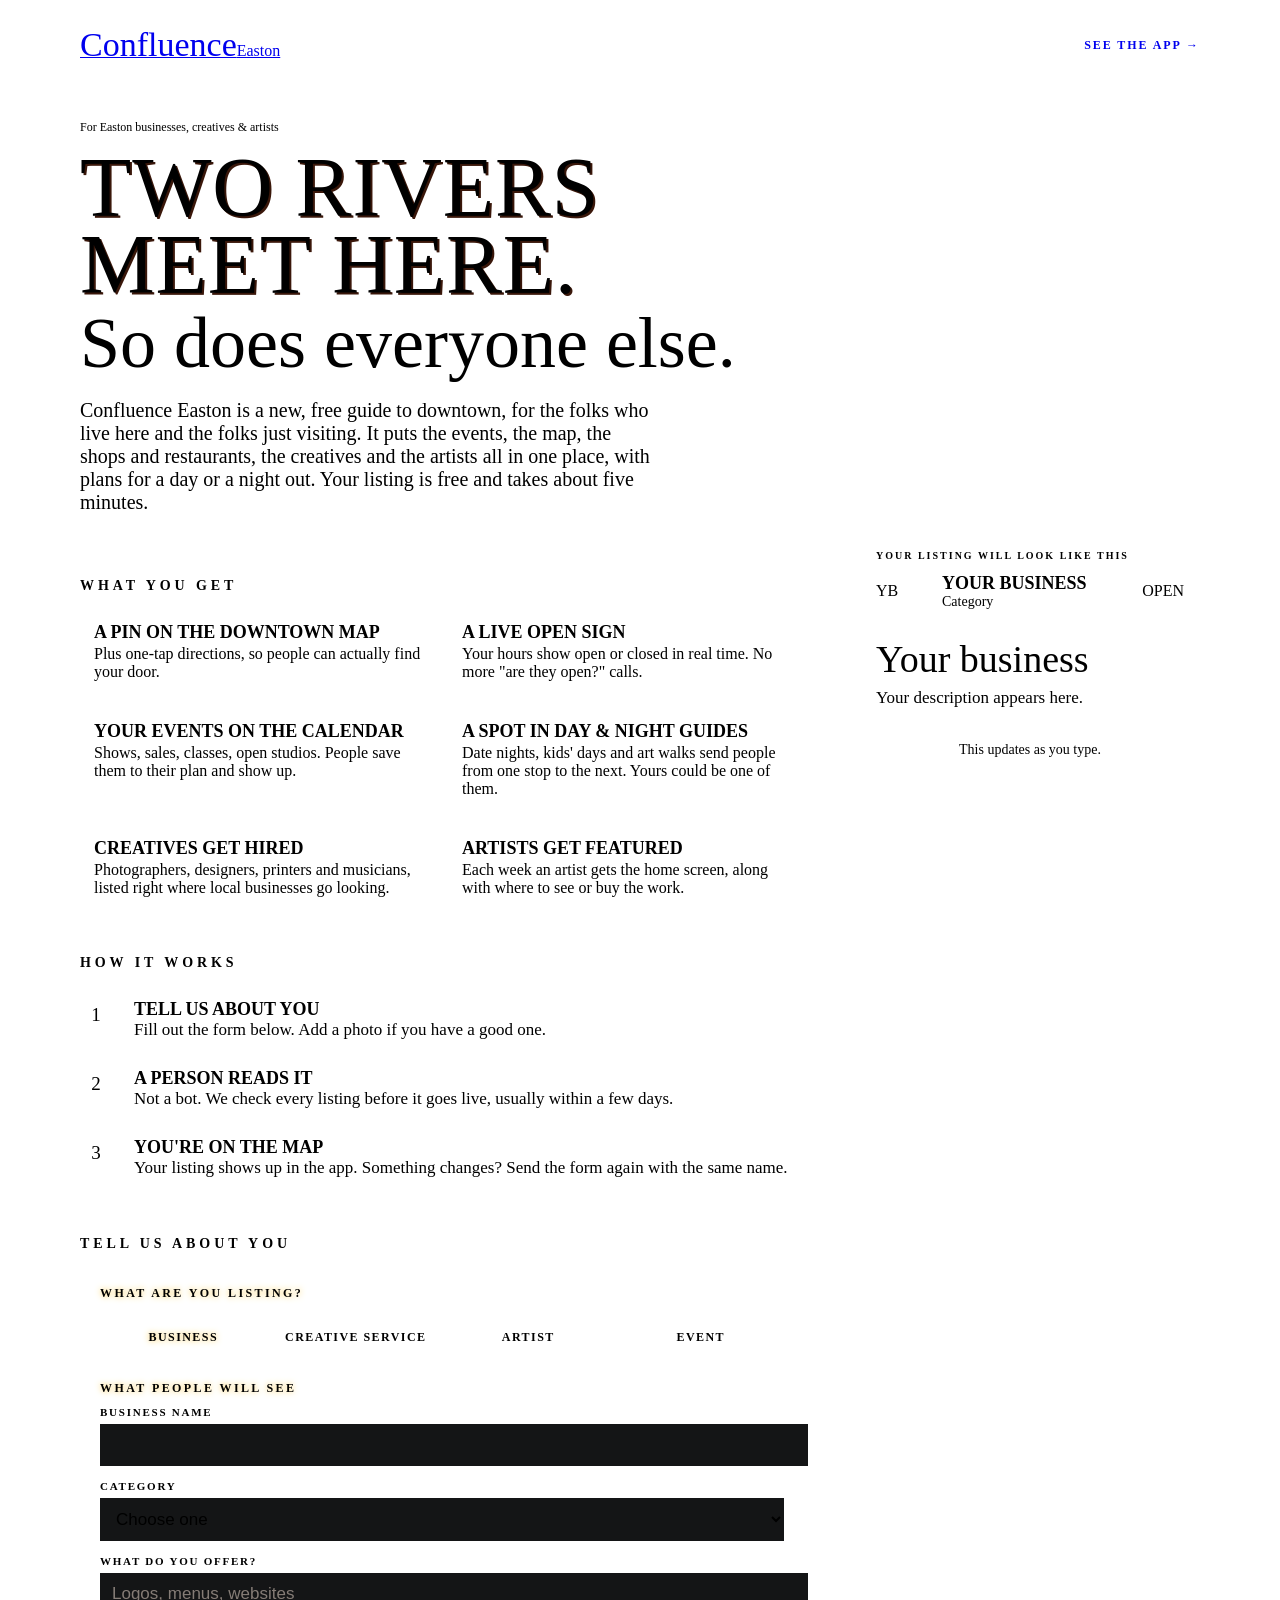
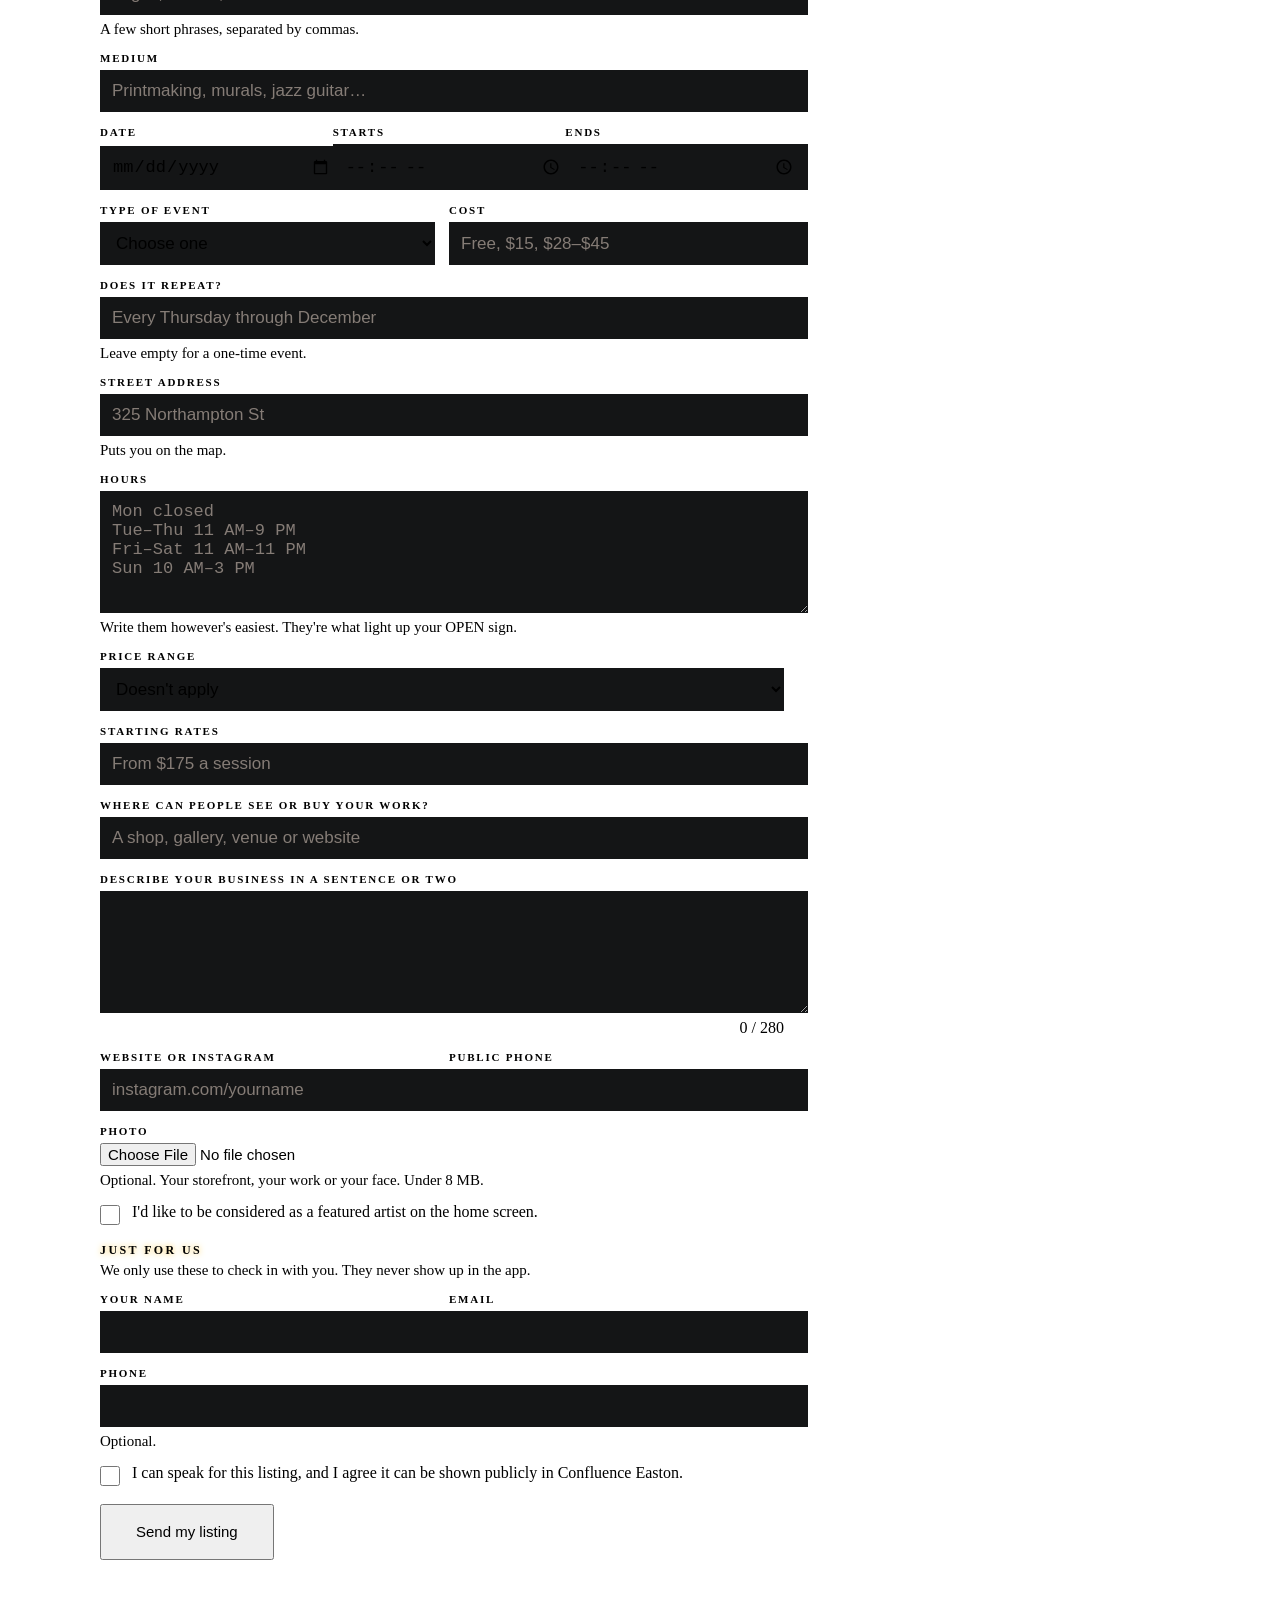
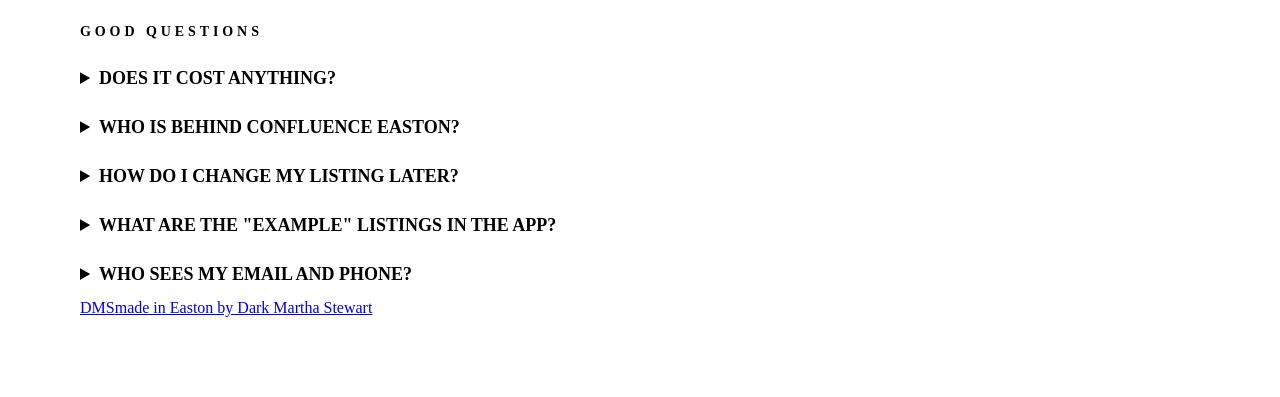
==== commit 1ffbf1f9: "Speak Dark Martha Stewart's brand softly, keep it Easton weird Her ballpoint ink trail, a red marker" ====
--- a/site/join/index.html
+++ b/site/join/index.html
@@ -234,6 +234,7 @@
         <details><summary>What are the "Example" listings in the app?</summary><p>We're just getting started. The examples show how things will look, and they step aside as real listings come in.</p></details>
         <details><summary>Who sees my email and phone?</summary><p>Only the person who reviews listings. We use them to check details with you, and they're never published.</p></details>
       </div>
+      <a class="makers" href="https://marthathinkstoomuch.com" target="_blank" rel="noopener"><span class="hex">DMS</span>made in Easton by Dark Martha Stewart</a>
     </div>
 
     <aside class="preview-wrap" aria-label="Preview of your listing">
@@ -322,5 +323,6 @@
   applyType();
 })();
 </script>
+<script src="/assets/ballpoint.js" defer></script>
 </body>
 </html>
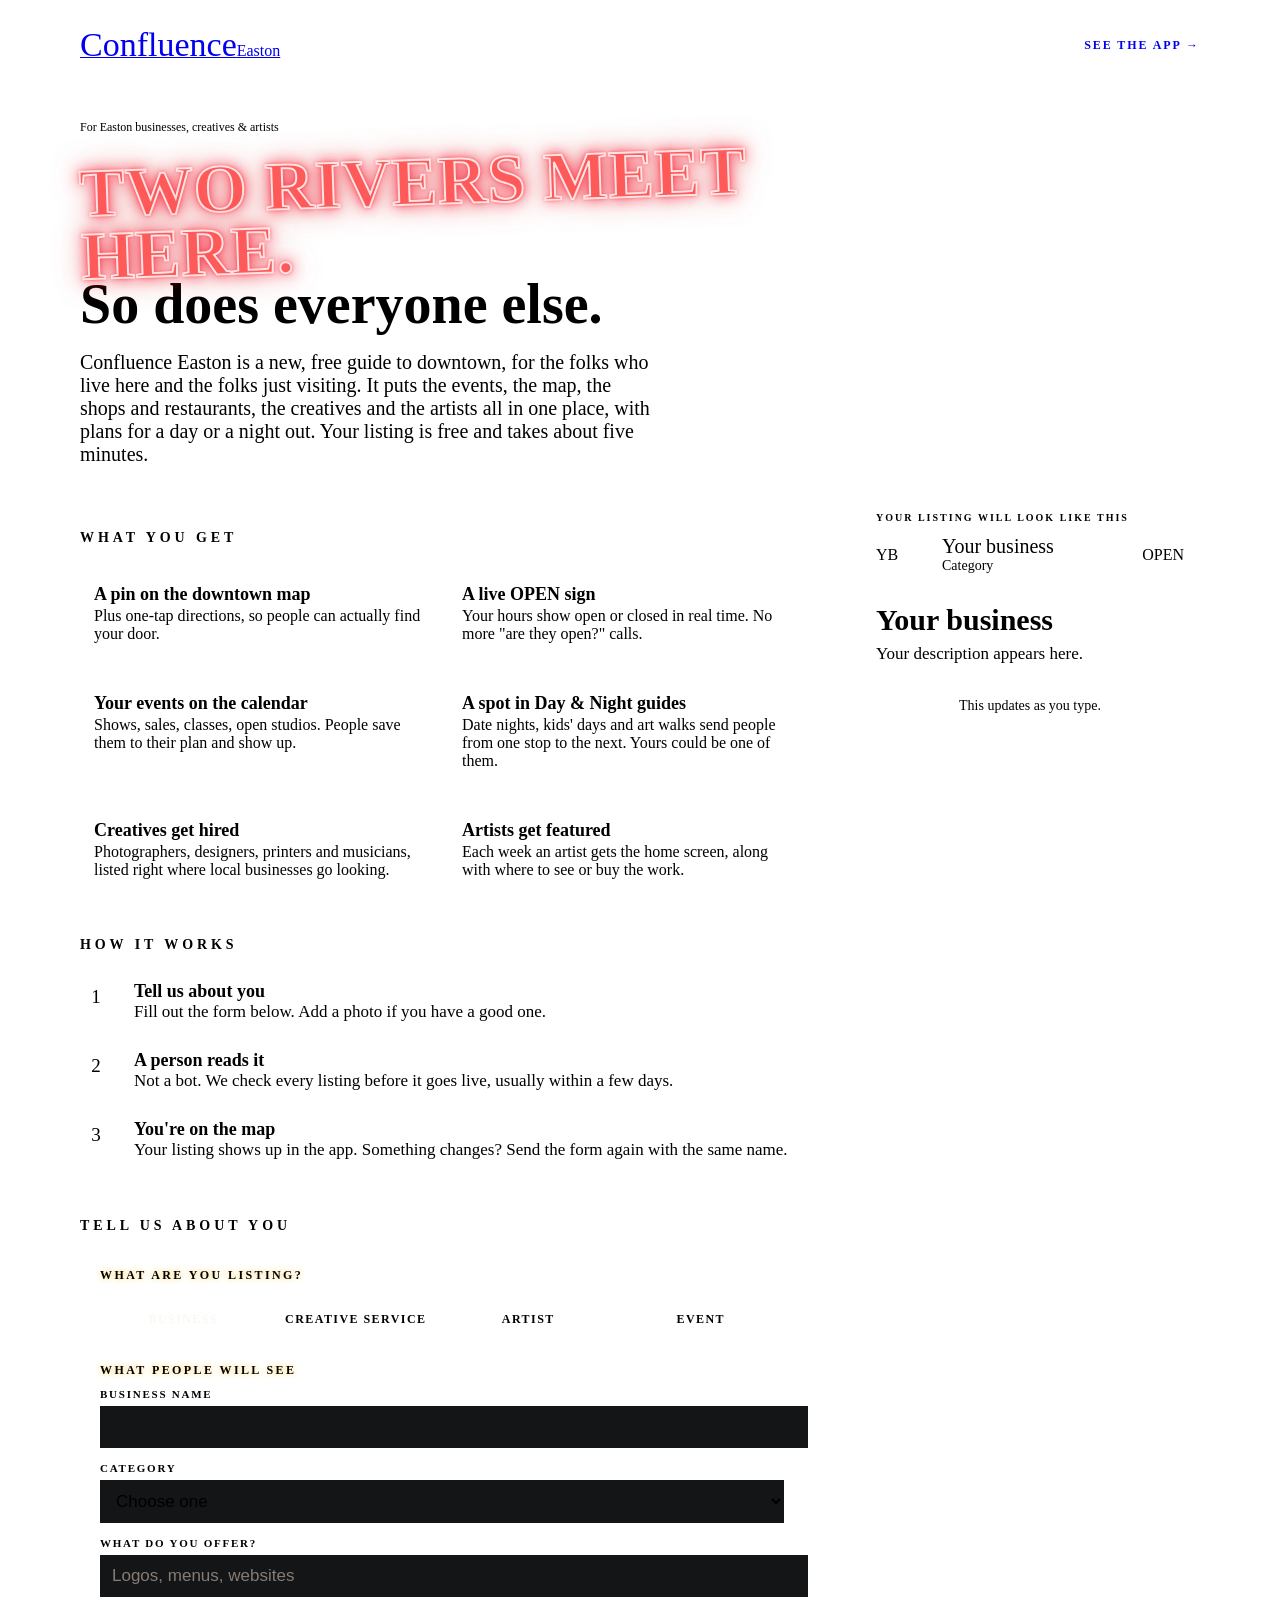
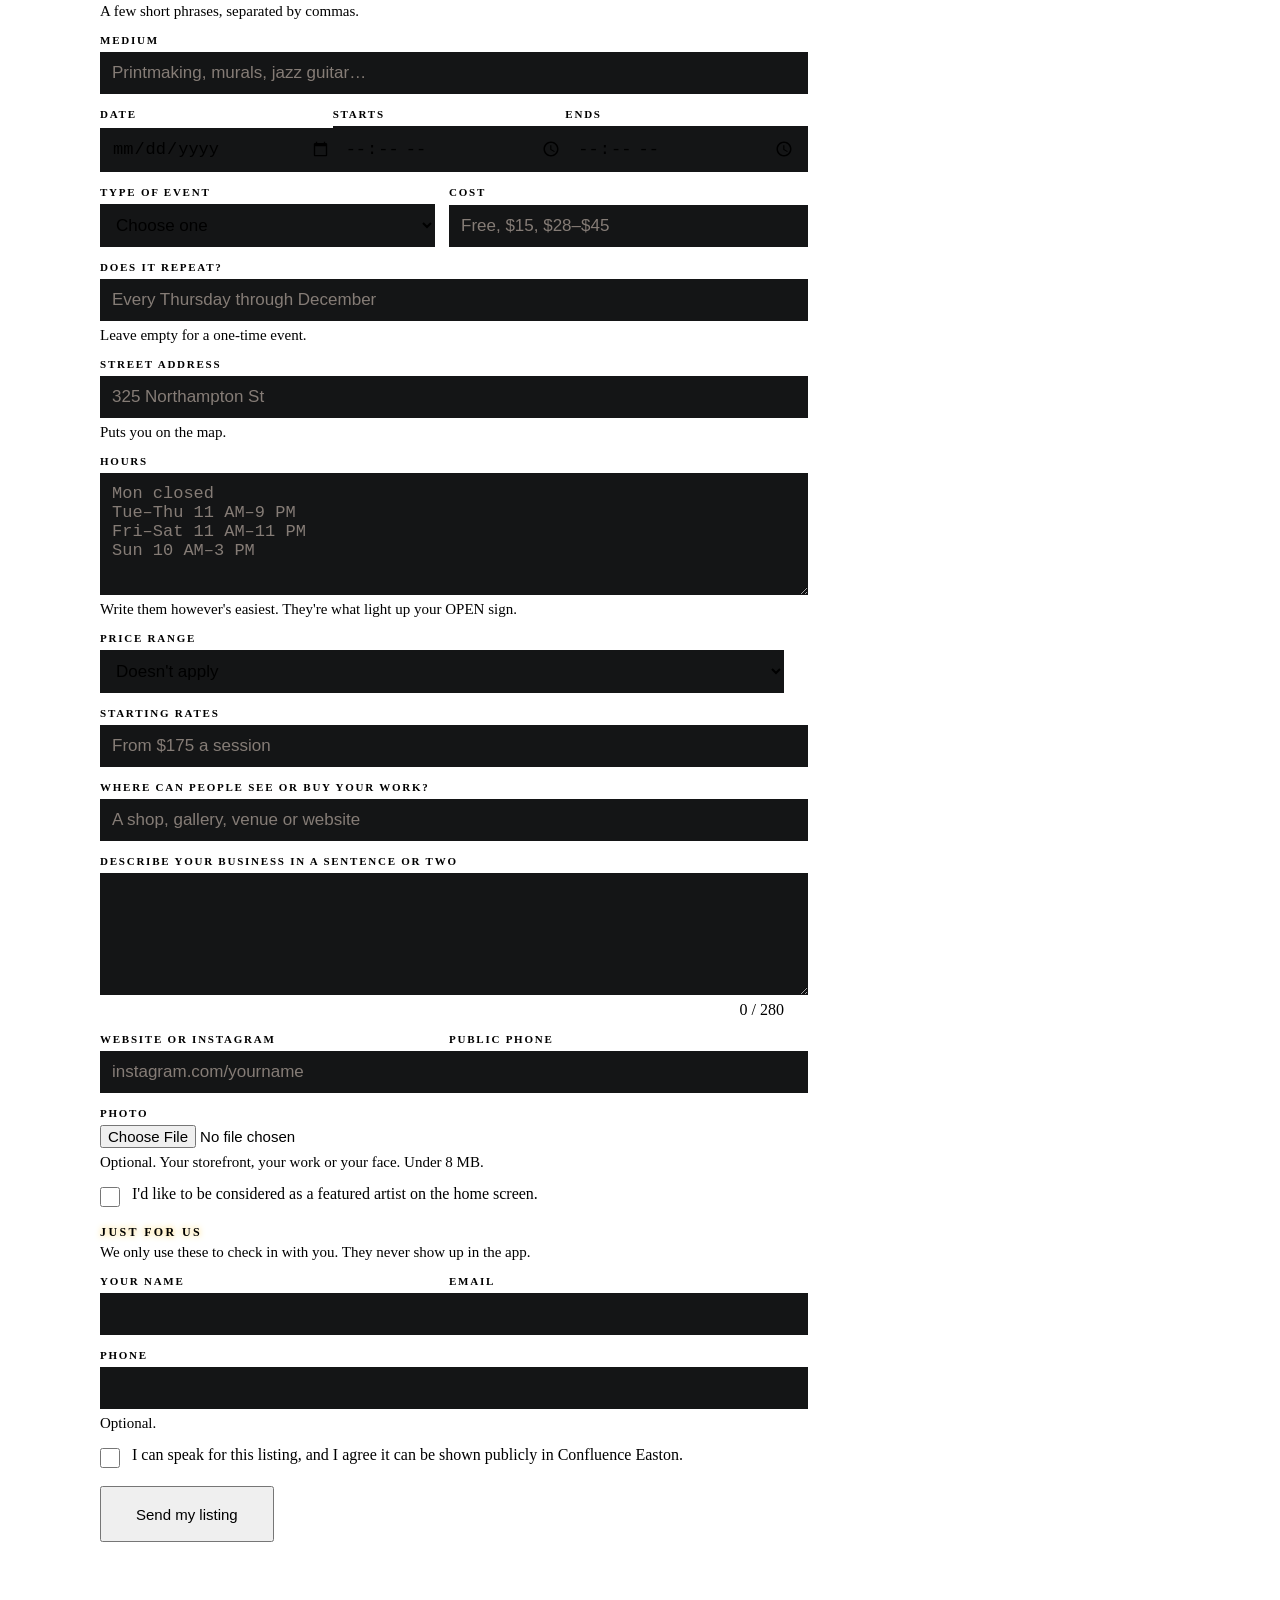
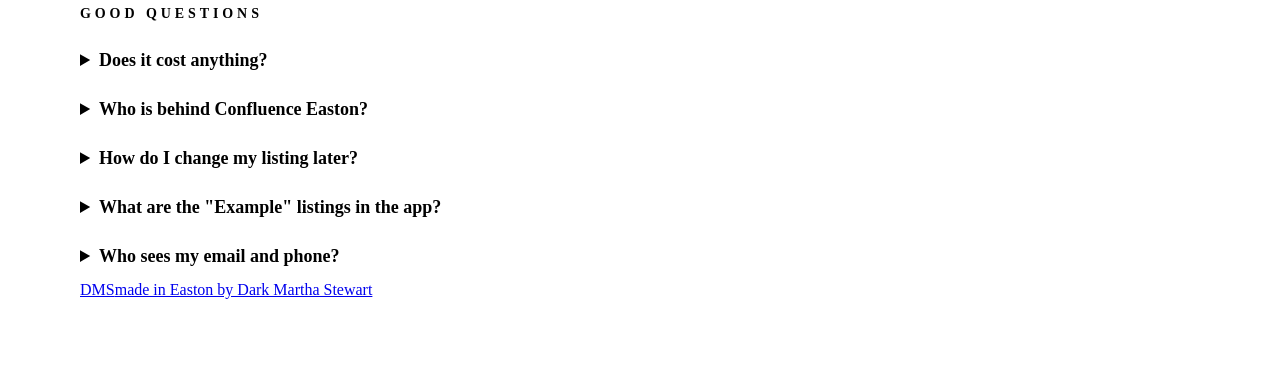
==== commit 7182f82b: "The supper club hybrid: flyers taped to the brick under neon Content moves onto torn paper scraps wi" ====
--- a/site/join/index.html
+++ b/site/join/index.html
@@ -12,8 +12,8 @@
 <meta property="og:url" content="https://confluence-easton.netlify.app/join/">
 <meta name="twitter:card" content="summary_large_image">
 <link rel="icon" href="/icon-192.png">
-<link rel="preload" href="/assets/fonts/yellowtail-latin-400-normal.woff2" as="font" type="font/woff2" crossorigin>
-<link rel="preload" href="/assets/fonts/bebas-neue-latin-400-normal.woff2" as="font" type="font/woff2" crossorigin>
+<link rel="preload" href="/assets/fonts/grandstander-latin-900-normal.woff2" as="font" type="font/woff2" crossorigin>
+<link rel="preload" href="/assets/fonts/patrick-hand-latin-400-normal.woff2" as="font" type="font/woff2" crossorigin>
 <link rel="stylesheet" href="/assets/base.css">
 <style>
 .page{max-width:1120px;margin:0 auto;padding-block:calc(18px + env(safe-area-inset-top, 0px)) 72px;padding-left:max(20px, env(safe-area-inset-left, 0px));padding-right:max(20px, env(safe-area-inset-right, 0px))}
@@ -81,6 +81,20 @@
 .faq details{border-bottom:1px solid var(--line);padding:14px 0}
 .faq summary{font-weight:700;font-size:18px;text-transform:uppercase;cursor:pointer}
 .faq p{margin:8px 0 0;color:var(--soft);max-width:62ch;font-size:17px}
+
+/* supper club layer */
+.hero .lit{font-family:var(--head);font-weight:900;font-size:clamp(34px,6vw,56px);line-height:1.02}
+.hero .rusted{font-family:var(--head);font-weight:900;color:#FF5A5A;-webkit-text-stroke:2px #FFE3E3;text-shadow:0 0 4px #FF2A3A,0 0 14px #FF1F3A,0 0 30px rgba(216,32,28,.7);transform:rotate(-2deg);display:inline-block;font-size:clamp(36px,7vw,68px)}
+.gets li,.preview,form,.kind{margin-top:10px}
+.gets b,.steps b,.faq summary{font-family:var(--head);font-weight:900;text-transform:none}
+:root .types input:checked+span{border-color:var(--wine);color:#FBF8F1;background:var(--wine);text-shadow:none;box-shadow:none}
+.types span{font-family:var(--head);font-weight:900;color:var(--paper-muted);border-color:rgba(30,26,24,.3)}
+.field label,.field .lbl,legend{font-family:var(--head)}
+.pv-body .pv-name,.kind .name{font-family:var(--head);font-weight:900;font-size:30px}
+.pv-title{font-family:var(--hand);text-transform:none;font-weight:400;font-size:20px}
+.steps li::before{font-family:var(--head)}
+.slot .when{font-family:var(--head);font-weight:900;text-transform:none}
+.kind .price{font-family:var(--head);font-weight:900}
 </style>
 </head>
 <body class="night">
@@ -228,7 +242,7 @@
 
       <h2>Good questions</h2>
       <div class="faq">
-        <details><summary>Does it cost anything?</summary><p>No. Listings are free, and nobody can pay to be featured. Guides and featured artists are picked for what makes a good day in Easton, and that's it.</p></details>
+        <details><summary>Does it cost anything?</summary><p>No. Listings are free and always will be. Guides are picked for what makes a good day in Easton, and nobody can buy their way into one. The one paid spot is a <a href="/takeovers/">takeover</a>, and takeovers are always labeled.</p></details>
         <details><summary>Who is behind Confluence Easton?</summary><p>Neighbors. It's an independent project built here in Easton, to make downtown easier to explore for the people who live here and the people passing through.</p></details>
         <details><summary>How do I change my listing later?</summary><p>Send this form again with the same name and tell us what changed. We'll take care of it.</p></details>
         <details><summary>What are the "Example" listings in the app?</summary><p>We're just getting started. The examples show how things will look, and they step aside as real listings come in.</p></details>
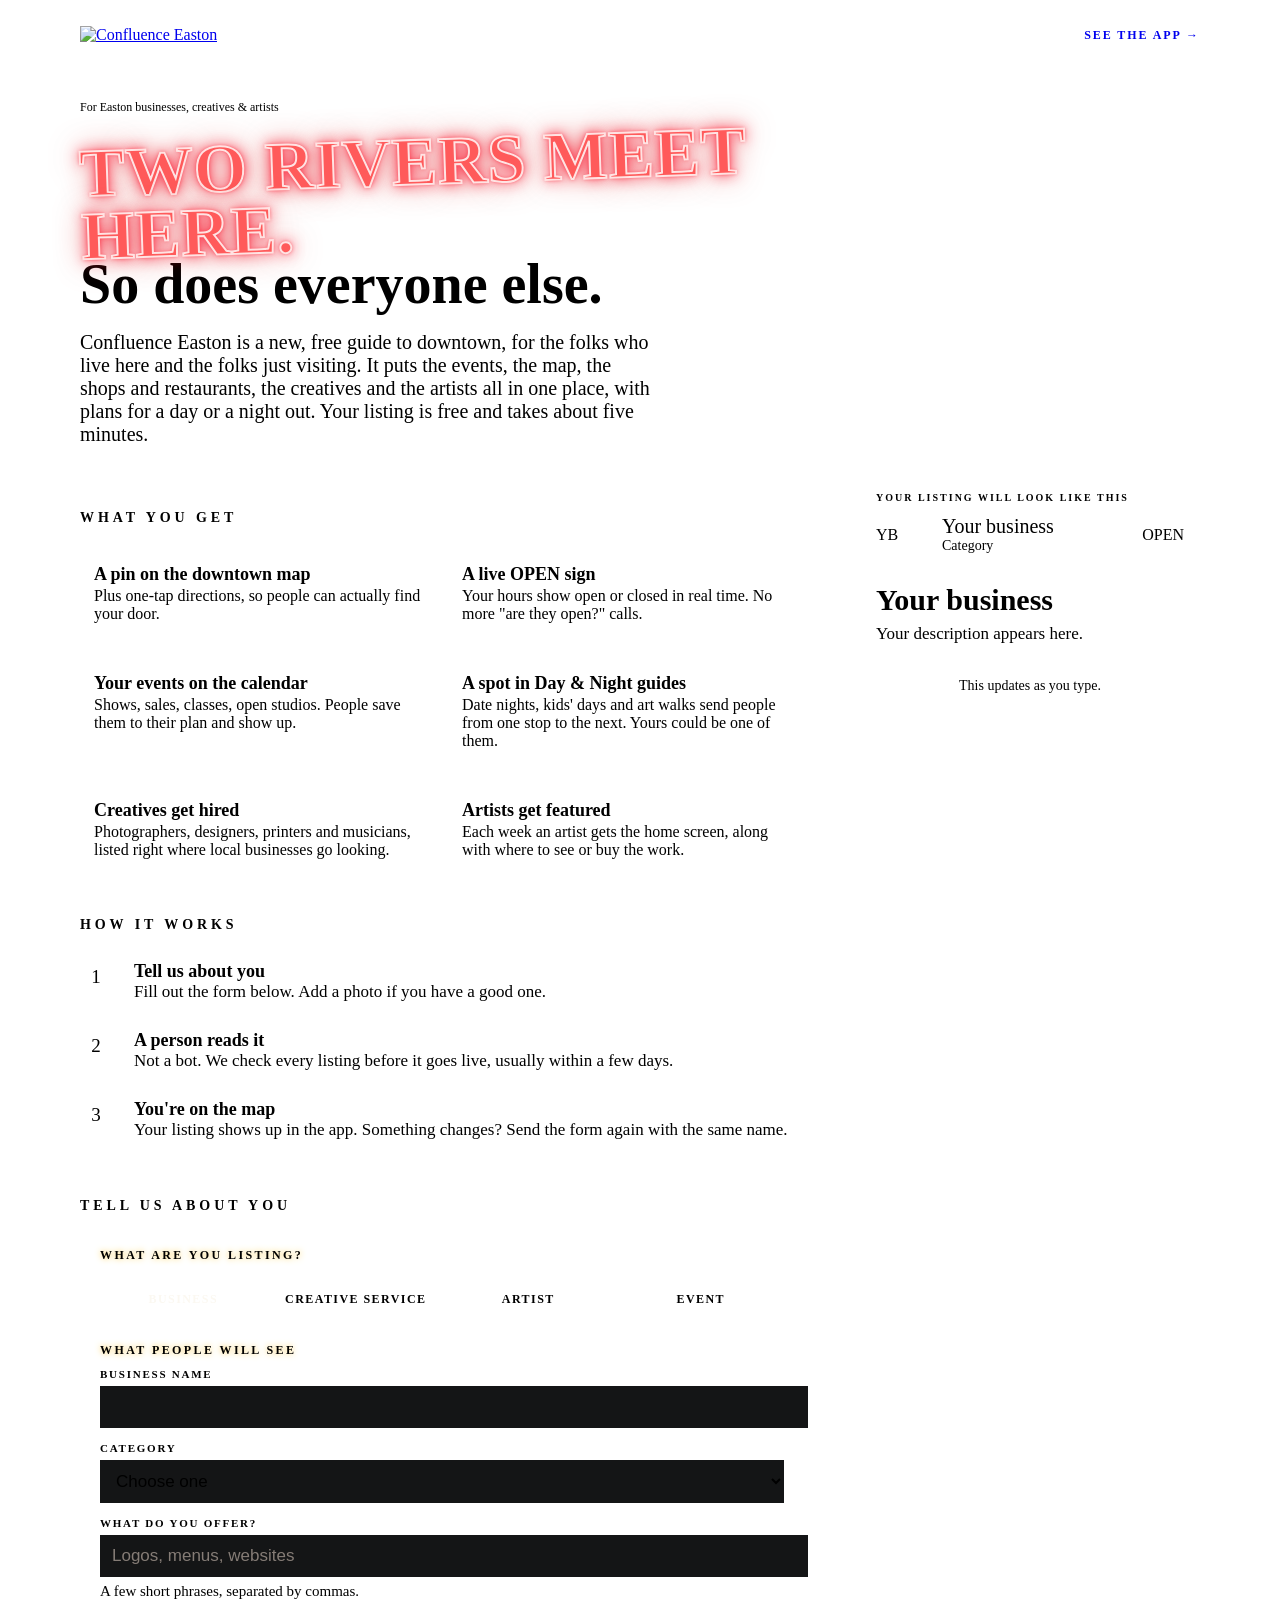
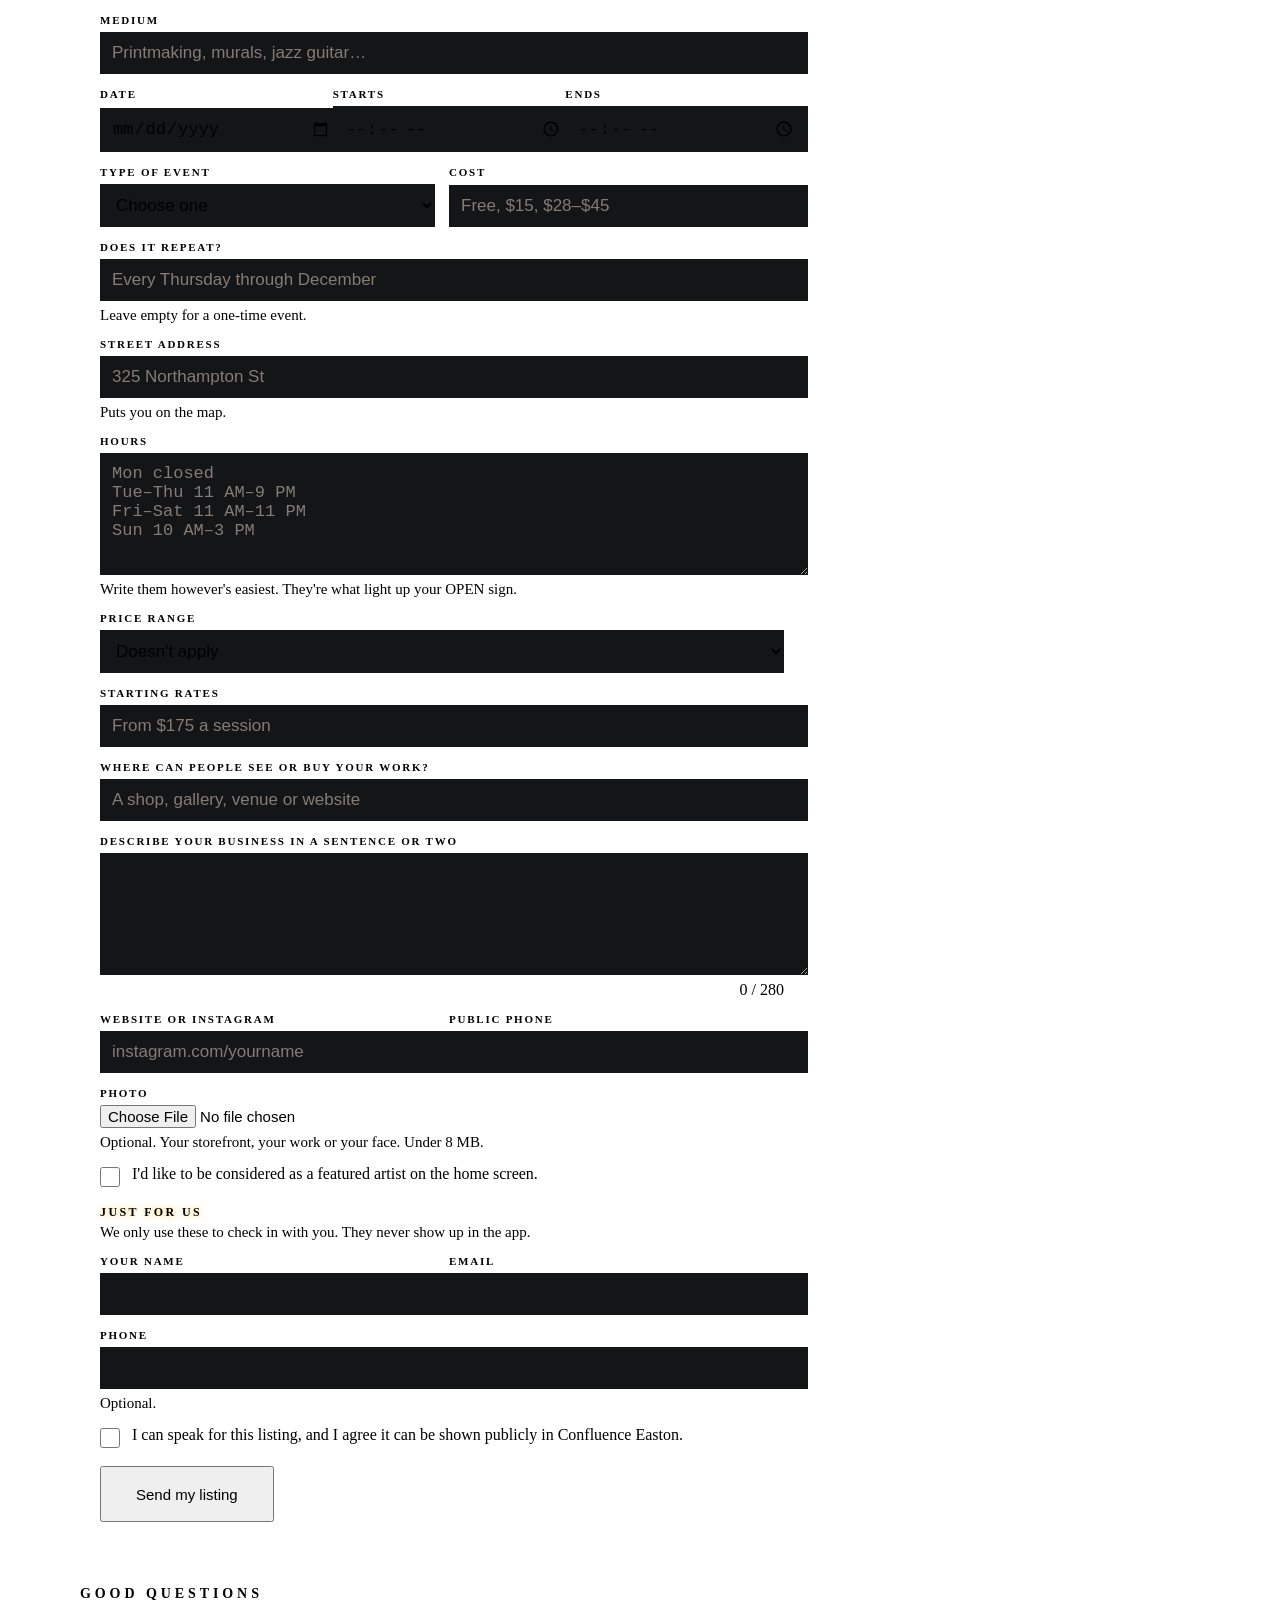
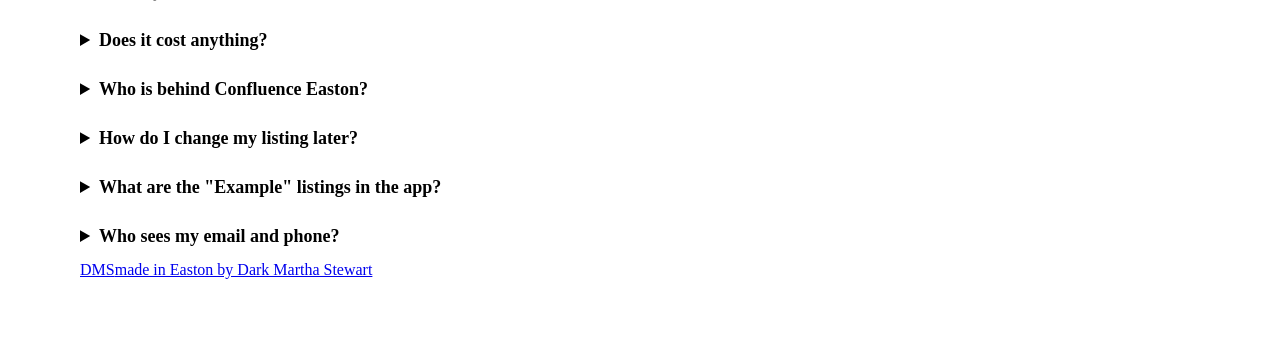
==== commit a266b736: "The Confluence Easton logo: the sign on Today, the header on every page The oval logo replaces the t" ====
--- a/site/join/index.html
+++ b/site/join/index.html
@@ -100,7 +100,7 @@
 <body class="night">
 <div class="page">
   <header class="top">
-    <a class="wordmark" href="/"><span class="script glow-pink">Confluence</span><span class="caps">Easton</span></a>
+    <a class="wordmark" href="/"><img class="wordmark-logo" src="/img/logo-small.png" alt="Confluence Easton" width="480" height="144"></a>
     <a class="link glow-yellow" href="/">SEE THE APP →</a>
   </header>
 
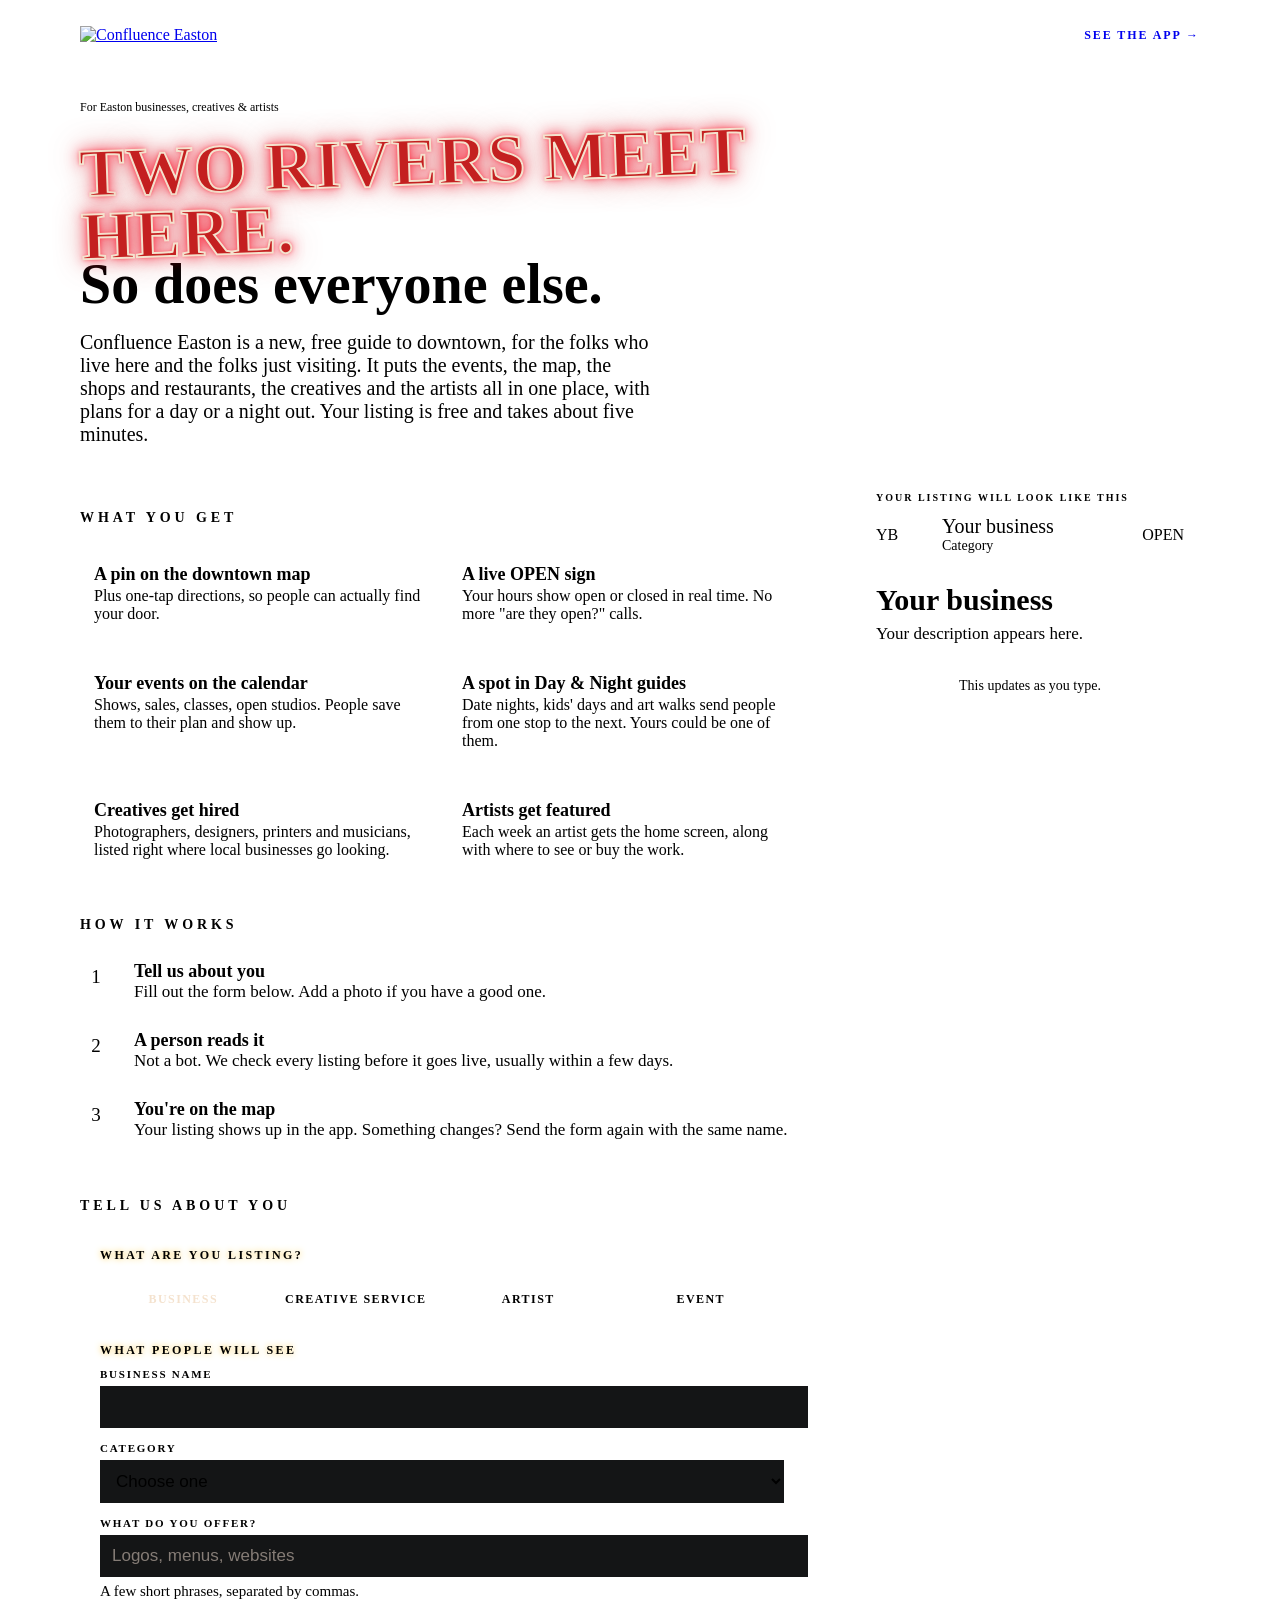
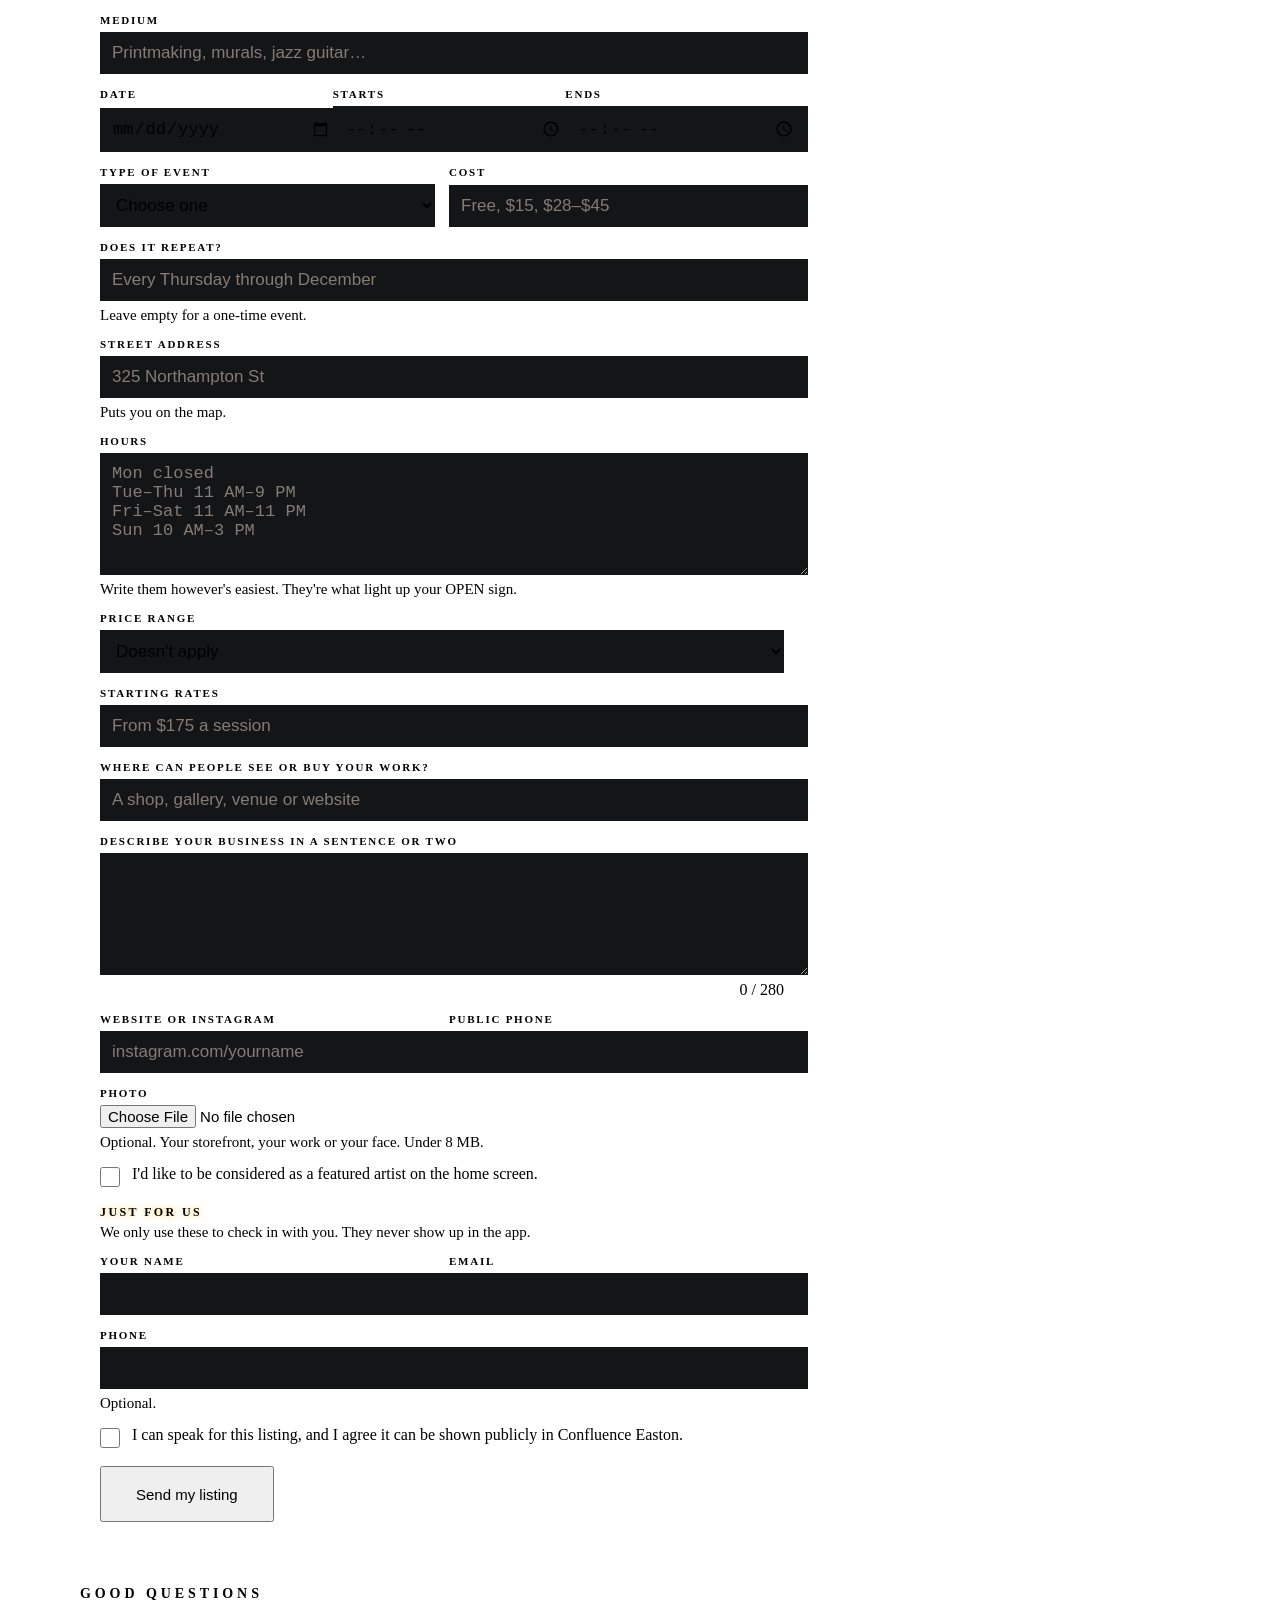
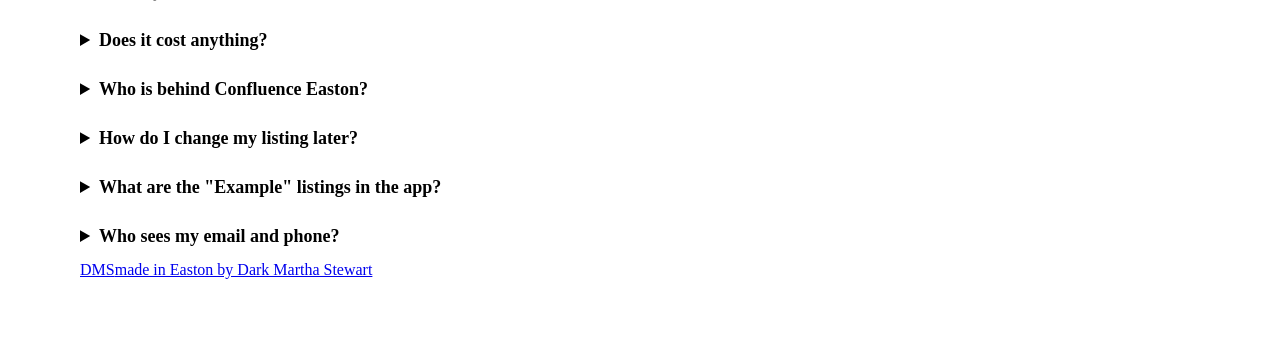
==== commit 2c2c0fb7: "Colors from the logo: its red for every pink and red, its cream for every white Neon now reads as cr" ====
--- a/site/join/index.html
+++ b/site/join/index.html
@@ -13,7 +13,7 @@
 <meta name="twitter:card" content="summary_large_image">
 <link rel="icon" href="/icon-192.png">
 <link rel="preload" href="/assets/fonts/grandstander-latin-900-normal.woff2" as="font" type="font/woff2" crossorigin>
-<link rel="preload" href="/assets/fonts/patrick-hand-latin-400-normal.woff2" as="font" type="font/woff2" crossorigin>
+<link rel="preload" href="/assets/fonts/covered-by-your-grace-latin-400-normal.woff2" as="font" type="font/woff2" crossorigin>
 <link rel="stylesheet" href="/assets/base.css">
 <style>
 .page{max-width:1120px;margin:0 auto;padding-block:calc(18px + env(safe-area-inset-top, 0px)) 72px;padding-left:max(20px, env(safe-area-inset-left, 0px));padding-right:max(20px, env(safe-area-inset-right, 0px))}
@@ -58,7 +58,7 @@
 .three{display:grid;grid-template-columns:repeat(3,minmax(0,1fr));gap:14px}
 @media (max-width:560px){.two,.three{grid-template-columns:minmax(0,1fr)}}
 .check{display:grid;grid-template-columns:22px minmax(0,1fr);gap:10px;align-items:start;font-size:16px}
-.check input{width:20px;height:20px;margin:2px 0 0;accent-color:#FF5C9A}
+.check input{width:20px;height:20px;margin:2px 0 0;accent-color:#D93A30}
 .private{font-size:15px;color:var(--soft);margin:-6px 0 0}
 .count{font-family:var(--block);font-size:16px;color:var(--muted);justify-self:end}
 .hp{position:absolute;left:-9999px}
@@ -84,10 +84,10 @@
 
 /* supper club layer */
 .hero .lit{font-family:var(--head);font-weight:900;font-size:clamp(34px,6vw,56px);line-height:1.02}
-.hero .rusted{font-family:var(--head);font-weight:900;color:#FF5A5A;-webkit-text-stroke:2px #FFE3E3;text-shadow:0 0 4px #FF2A3A,0 0 14px #FF1F3A,0 0 30px rgba(216,32,28,.7);transform:rotate(-2deg);display:inline-block;font-size:clamp(36px,7vw,68px)}
+.hero .rusted{font-family:var(--head);font-weight:900;color:#C42020;-webkit-text-stroke:2px #F4E2CE;text-shadow:0 0 4px #FF2A3A,0 0 14px #FF1F3A,0 0 30px rgba(196,32,32,.7);transform:rotate(-2deg);display:inline-block;font-size:clamp(36px,7vw,68px)}
 .gets li,.preview,form,.kind{margin-top:10px}
 .gets b,.steps b,.faq summary{font-family:var(--head);font-weight:900;text-transform:none}
-:root .types input:checked+span{border-color:var(--wine);color:#FBF8F1;background:var(--wine);text-shadow:none;box-shadow:none}
+:root .types input:checked+span{border-color:var(--wine);color:#F4E2CE;background:var(--wine);text-shadow:none;box-shadow:none}
 .types span{font-family:var(--head);font-weight:900;color:var(--paper-muted);border-color:rgba(30,26,24,.3)}
 .field label,.field .lbl,legend{font-family:var(--head)}
 .pv-body .pv-name,.kind .name{font-family:var(--head);font-weight:900;font-size:30px}
